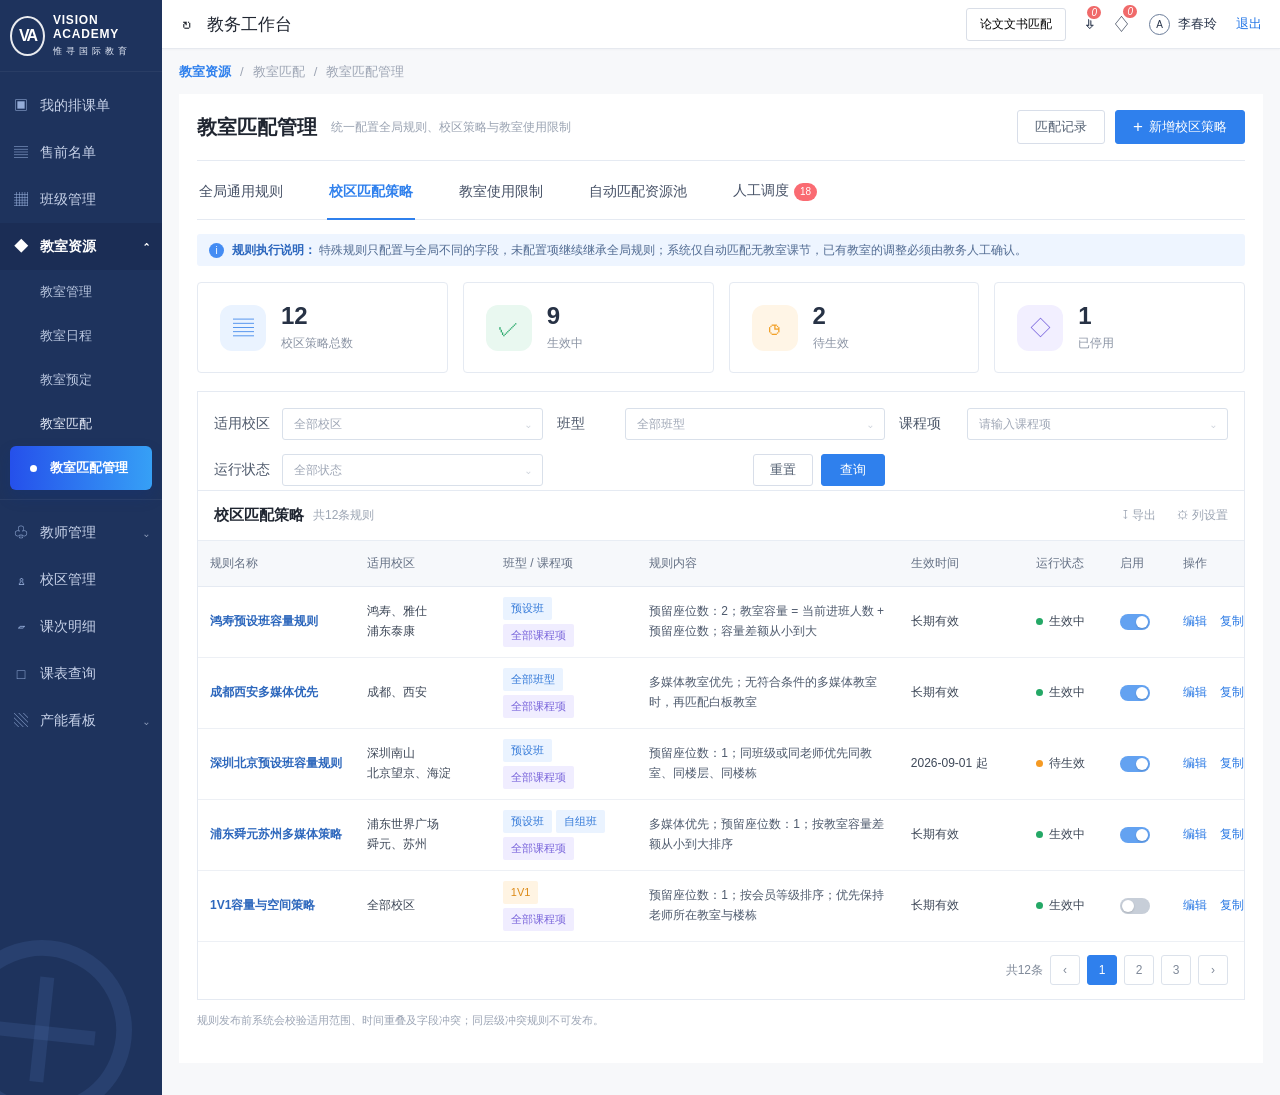
==== index.html @ 9ea7223a "Add files via upload" ====
<!doctype html>
<html lang="zh-CN">
<head>
  <meta charset="utf-8" />
  <meta name="viewport" content="width=device-width, initial-scale=1" />
  <meta name="prototype-version" content="v2-academic-logic-20260823" />
<meta name="prototype-build" content="2026-08-27T10:00:00+08:00" />
  <title>教室匹配管理 · Academic Logic V2</title>
  <style>
    :root {
      --nav: #1e335d;
      --nav-deep: #182b50;
      --blue: #2f80ed;
      --blue-2: #4c9cff;
      --text: #202631;
      --muted: #7e889b;
      --line: #e5eaf2;
      --bg: #f7f8fa;
      --green: #24a866;
      --orange: #f59a23;
      --red: #ee5b61;
    }

    * { box-sizing: border-box; }
    html, body { width: 100%; height: 100%; margin: 0; }
    body {
      font-family: "Microsoft YaHei", "PingFang SC", Arial, sans-serif;
      color: var(--text);
      background: var(--bg);
      font-size: 14px;
    }

    .app { width: 100%; min-height: 1080px; display: flex; }
    .sidebar {
      width: 162px;
      min-height: 1080px;
      background: var(--nav);
      color: #b9c7e4;
      flex: none;
      position: relative;
      overflow: hidden;
    }
    .brand {
      height: 72px;
      display: flex;
      align-items: center;
      gap: 8px;
      padding: 0 10px;
      border-bottom: 1px solid rgba(255,255,255,.05);
      color: #fff;
    }
    .brand-mark {
      width: 40px; height: 40px; border: 2px solid rgba(255,255,255,.9);
      border-radius: 50%; display: grid; place-items: center; font-weight: 700;
      font-size: 16px; letter-spacing: -2px;
    }
    .brand-copy { line-height: 1.2; }
    .brand-copy b { display: block; font-family: Arial, sans-serif; font-size: 12px; letter-spacing: .8px; }
    .brand-copy span { font-size: 9px; letter-spacing: 4px; color: #e5ebf8; }

    .nav { padding-top: 10px; }
    .nav-item, .nav-sub {
      min-height: 47px;
      display: flex;
      align-items: center;
      gap: 11px;
      padding: 0 13px;
      color: #c7d2e9;
      white-space: nowrap;
    }
    .nav-item .ico { width: 16px; text-align: center; color: #94acd8; font-size: 14px; }
    .nav-item.group { color: #fff; font-weight: 600; background: rgba(8,19,42,.15); }
    .nav-item.group .ico { color: #fff; }
    .chev { margin-left: auto; font-size: 12px; }
    .nav-sub { padding-left: 40px; font-size: 13px; color: #b9c6df; min-height: 44px; }
    .nav-sub.parent { color: #e7edfa; }
    .nav-sub.child { padding-left: 50px; position: relative; }
    .nav-sub.child::before { content: ""; position: absolute; left: 30px; width: 7px; height: 7px; border-radius: 50%; background: #6f88b8; }
    .nav-sub.active {
      color: #fff; font-weight: 600; margin: 0 10px; padding-left: 40px;
      border-radius: 6px; background: linear-gradient(90deg, #2550eb, #36a0f6);
      box-shadow: 0 7px 15px rgba(14,52,137,.24);
    }
    .nav-sub.active::before { left: 20px; background: #fff; }
    .nav-divider { height: 1px; background: rgba(255,255,255,.06); margin: 9px 0; }
    .watermark {
      position: absolute; left: -48px; bottom: -25px; width: 180px; height: 180px;
      border: 16px solid rgba(76,108,170,.23); border-radius: 50%; transform: rotate(-22deg);
    }
    .watermark::before, .watermark::after { content: ""; position: absolute; background: rgba(76,108,170,.23); }
    .watermark::before { width: 105px; height: 14px; top: 70px; left: 21px; transform: rotate(28deg); }
    .watermark::after { width: 14px; height: 105px; left: 67px; top: 21px; transform: rotate(28deg); }

    .shell { width: calc(100% - 162px); min-height: 1080px; }
    .topbar {
      height: 49px; background: #fff; border-bottom: 1px solid #e6e9ef;
      display: flex; align-items: center; padding: 0 18px 0 20px; box-shadow: 0 1px 2px rgba(30,47,80,.03);
    }
    .refresh { font-size: 19px; margin-right: 15px; color: #262b33; }
    .work-title { font-size: 17px; }
    .top-actions { margin-left: auto; display: flex; align-items: center; gap: 19px; color: #28344a; }
    .paper-btn { border: 1px solid #d9dee7; padding: 7px 13px; border-radius: 3px; background: #fff; font-size: 12px; }
    .top-icon { position: relative; font-size: 17px; }
    .badge { position: absolute; right: -9px; top: -10px; min-width: 17px; height: 17px; padding: 0 4px; border-radius: 9px; background: #f06a6a; color: #fff; font-size: 10px; display: grid; place-items: center; border: 2px solid #fff; }
    .user { display: flex; gap: 8px; align-items: center; font-size: 13px; }
    .avatar { width: 21px; height: 21px; border: 1px solid #6a7c99; border-radius: 50%; display: grid; place-items: center; font-size: 10px; }
    .logout { color: #2376e7; font-size: 13px; }

    .content { padding: 0 17px 32px; }
    .breadcrumb { height: 45px; display: flex; align-items: center; gap: 9px; color: #9da5b4; font-size: 13px; }
    .breadcrumb .root { color: #2f80ed; font-weight: 600; }
    .workspace { background: #fff; min-height: 958px; padding: 0 18px 35px; }

    .page-head { height: 67px; display: flex; align-items: center; border-bottom: 1px solid var(--line); }
    .page-head h1 { margin: 0; font-size: 20px; font-weight: 600; }
    .page-head .desc { margin-left: 14px; color: #9aa3b2; font-size: 12px; }
    .head-actions { margin-left: auto; display: flex; gap: 10px; }
    button { font-family: inherit; cursor: pointer; }
    .btn {
      height: 34px; padding: 0 17px; border-radius: 3px; border: 1px solid #d8dee9;
      color: #536072; background: #fff; font-size: 13px;
    }
    .btn.primary { color: #fff; background: var(--blue); border-color: var(--blue); }
    .btn.primary.create::before { content: "+"; font-size: 17px; margin-right: 6px; vertical-align: -1px; }

    .tabs { height: 59px; display: flex; align-items: stretch; gap: 42px; border-bottom: 1px solid var(--line); }
    .tab { border: 0; background: transparent; color: #475267; font-size: 14px; padding: 3px 2px 0; position: relative; }
    .tab.active { color: var(--blue); font-weight: 600; }
    .tab.active::after { content: ""; position: absolute; left: 0; right: 0; bottom: -1px; height: 2px; background: var(--blue); }
    .tab .num { display: inline-grid; place-items: center; min-width: 20px; height: 18px; border-radius: 9px; margin-left: 5px; padding: 0 6px; color: #fff; background: #fa6b72; font-size: 10px; }

    .notice { height: 32px; margin-top: 14px; padding: 0 12px; background: #eef5ff; border-radius: 3px; display: flex; align-items: center; color: #516b92; font-size: 12px; }
    .notice .info { width: 15px; height: 15px; border-radius: 50%; background: #448cf3; color: #fff; display: grid; place-items: center; font-size: 10px; margin-right: 8px; }
    .notice b { color: #2c67be; font-weight: 600; }

    .cards { display: grid; grid-template-columns: repeat(4, 1fr); gap: 15px; margin-top: 16px; }
    .card { height: 91px; border: 1px solid #e5eaf2; border-radius: 4px; display: flex; align-items: center; padding: 0 22px; background: #fff; }
    .card-ico { width: 46px; height: 46px; border-radius: 12px; display: grid; place-items: center; margin-right: 15px; font-size: 21px; }
    .card:nth-child(1) .card-ico { background: #eaf3ff; color: #3d86eb; }
    .card:nth-child(2) .card-ico { background: #e9f8f0; color: #28a96b; }
    .card:nth-child(3) .card-ico { background: #fff5e6; color: #f2a129; }
    .card:nth-child(4) .card-ico { background: #f2efff; color: #7c68de; }
    .card-value { font-size: 24px; line-height: 1.1; font-weight: 600; color: #273245; }
    .card-label { margin-top: 6px; font-size: 12px; color: #8b94a4; }

    .toolbar { margin-top: 18px; padding: 16px 16px 4px; border: 1px solid #e5eaf2; border-bottom: 0; background: #fff; display: grid; grid-template-columns: 1.03fr 1.15fr 1.1fr .95fr auto; gap: 14px; }
    .field { display: flex; align-items: center; min-width: 0; }
    .field label { color: #4e596b; width: 68px; flex: none; }
    .control { height: 32px; border: 1px solid #d9e0ea; border-radius: 3px; color: #a0a8b7; padding: 0 11px; display: flex; align-items: center; justify-content: space-between; width: 100%; background: #fff; font-size: 12px; }
    .control .down { color: #b4bcc9; }
    .toolbar-actions { display: flex; gap: 8px; align-items: center; }
    .toolbar-actions .btn { height: 32px; padding: 0 16px; }

    .table-wrap { border: 1px solid #e5eaf2; overflow: hidden; }
    .table-title { height: 50px; display: flex; align-items: center; padding: 0 16px; border-bottom: 1px solid #e8edf4; }
    .table-title b { font-size: 15px; }
    .table-title span { margin-left: 9px; color: #9ca5b3; font-size: 12px; }
    .table-actions { margin-left: auto; display: flex; gap: 12px; color: #7b8799; font-size: 12px; }
    table { width: 100%; border-collapse: collapse; table-layout: fixed; }
    thead { background: #f6f8fb; }
    th { height: 45px; text-align: left; color: #657185; font-weight: 500; font-size: 12px; padding: 0 12px; border-bottom: 1px solid #e5eaf2; }
    td { height: 64px; padding: 8px 12px; border-bottom: 1px solid #edf0f5; color: #3e4858; font-size: 12px; vertical-align: middle; }
    tbody tr:hover { background: #f9fbff; }
    .rule-name { color: #2e68bd; font-weight: 600; }
    .scope { line-height: 1.65; }
    .summary { color: #4e5a6d; line-height: 1.6; }
    .tag { display: inline-flex; align-items: center; height: 23px; padding: 0 8px; border-radius: 2px; font-size: 11px; margin: 2px 4px 2px 0; }
    .tag.blue { background: #eaf3ff; color: #367bd9; }
    .tag.purple { background: #f0edff; color: #7965db; }
    .tag.orange { background: #fff4e3; color: #dc8b18; }
    .status { display: inline-flex; align-items: center; gap: 6px; white-space: nowrap; }
    .status::before { content: ""; width: 7px; height: 7px; border-radius: 50%; background: var(--green); }
    .status.wait::before { background: var(--orange); }
    .actions { color: #2878e4; white-space: nowrap; }
    .actions span { margin-right: 13px; }
    .switch { width: 30px; height: 16px; border-radius: 9px; background: #63a2f1; display: inline-block; vertical-align: middle; position: relative; }
    .switch::after { content: ""; width: 12px; height: 12px; border-radius: 50%; background: #fff; position: absolute; right: 2px; top: 2px; box-shadow: 0 1px 2px rgba(0,0,0,.15); }
    .switch.off { background: #c7ced8; }
    .switch.off::after { right: auto; left: 2px; }

    .pagination { height: 57px; display: flex; align-items: center; justify-content: flex-end; padding: 0 16px; color: #7f8999; font-size: 12px; }
    .page-btn { width: 30px; height: 30px; border: 1px solid #dce2eb; border-radius: 3px; display: grid; place-items: center; margin-left: 7px; color: #7f8999; background: #fff; }
    .page-btn.active { color: #fff; border-color: var(--blue); background: var(--blue); }

    .footer-note { margin-top: 13px; color: #9ca5b5; font-size: 11px; }

    @media (max-width: 1400px) {
      .toolbar { grid-template-columns: repeat(3, 1fr); }
      .toolbar-actions { justify-content: flex-end; }
    }
</style>
<link rel="stylesheet" href="./prototype-app.css?v=20260827100000" />
</head>
<body data-prototype-version="v2-academic-logic-20260824" data-build="20260827100000">
  <div class="app">
    <aside class="sidebar">
      <div class="brand">
        <div class="brand-mark">VA</div>
        <div class="brand-copy"><b>VISION ACADEMY</b><span>惟寻国际教育</span></div>
      </div>
      <nav class="nav">
        <div class="nav-item shell-nav" data-nav-page="schedule-order"><span class="ico">▣</span><span>我的排课单</span></div>
        <div class="nav-item"><span class="ico">▤</span><span>售前名单</span></div>
        <div class="nav-item"><span class="ico">▦</span><span>班级管理</span></div>
        <div class="nav-item group"><span class="ico">◆</span><span>教室资源</span><span class="chev">⌃</span></div>
        <div class="nav-sub shell-nav" data-nav-page="classrooms">教室管理</div>
        <div class="nav-sub">教室日程</div>
        <div class="nav-sub">教室预定</div>
        <div class="nav-sub parent shell-nav" data-nav-page="missing-lessons">教室匹配</div>
        <div class="nav-sub child active shell-nav" data-nav-page="matching">教室匹配管理</div>
        <div class="nav-divider"></div>
        <div class="nav-item"><span class="ico">♧</span><span>教师管理</span><span class="chev">⌄</span></div>
        <div class="nav-item shell-nav" data-nav-page="campuses"><span class="ico">♙</span><span>校区管理</span></div>
        <div class="nav-item"><span class="ico">▱</span><span>课次明细</span></div>
        <div class="nav-item"><span class="ico">□</span><span>课表查询</span></div>
        <div class="nav-item"><span class="ico">▧</span><span>产能看板</span><span class="chev">⌄</span></div>
      </nav>
      <div class="watermark"></div>
    </aside>

    <main class="shell">
      <header class="topbar">
        <span class="refresh">↻</span><span class="work-title">教务工作台</span>
        <div class="top-actions">
          <button class="paper-btn">论文文书匹配</button>
          <span class="top-icon">⇩<i class="badge">0</i></span>
          <span class="top-icon">♢<i class="badge">0</i></span>
          <span class="user"><span class="avatar">A</span>李春玲</span>
          <span class="logout">退出</span>
        </div>
      </header>

      <div class="content">
        <div class="breadcrumb" id="breadcrumb"><span class="root">教室资源</span><span>/</span><span>教室匹配</span><span>/</span><span>教室匹配管理</span></div>
        <section class="workspace" id="workspace">
          <div class="page-head">
            <h1>教室匹配管理</h1>
            <span class="desc">统一配置全局规则、校区策略与教室使用限制</span>
            <div class="head-actions">
              <button class="btn">匹配记录</button>
              <button class="btn primary create">新增校区策略</button>
            </div>
          </div>

          <div class="tabs" role="tablist">
            <button class="tab">全局通用规则</button>
            <button class="tab active">校区匹配策略</button>
            <button class="tab">教室使用限制</button>
            <button class="tab">自动匹配资源池</button>
            <button class="tab">人工调度<span class="num">18</span></button>
          </div>

          <div class="notice"><span class="info">i</span><span><b>规则执行说明：</b> 特殊规则只配置与全局不同的字段，未配置项继续继承全局规则；系统仅自动匹配无教室课节，已有教室的调整必须由教务人工确认。</span></div>

          <div class="cards">
            <div class="card"><div class="card-ico">▤</div><div><div class="card-value">12</div><div class="card-label">校区策略总数</div></div></div>
            <div class="card"><div class="card-ico">✓</div><div><div class="card-value">9</div><div class="card-label">生效中</div></div></div>
            <div class="card"><div class="card-ico">◷</div><div><div class="card-value">2</div><div class="card-label">待生效</div></div></div>
            <div class="card"><div class="card-ico">◇</div><div><div class="card-value">1</div><div class="card-label">已停用</div></div></div>
          </div>

          <div class="toolbar">
            <div class="field"><label>适用校区</label><div class="control">全部校区 <span class="down">⌄</span></div></div>
            <div class="field"><label>班型</label><div class="control">全部班型 <span class="down">⌄</span></div></div>
            <div class="field"><label>课程项</label><div class="control">请输入课程项 <span class="down">⌄</span></div></div>
            <div class="field"><label>运行状态</label><div class="control">全部状态 <span class="down">⌄</span></div></div>
            <div class="toolbar-actions"><button class="btn">重置</button><button class="btn primary" style="padding:0 18px">查询</button></div>
          </div>

          <div class="table-wrap">
            <div class="table-title"><b>校区匹配策略</b><span>共12条规则</span><div class="table-actions"><span>↧ 导出</span><span>⚙ 列设置</span></div></div>
            <table>
              <colgroup>
                <col style="width:15%"><col style="width:13%"><col style="width:14%"><col style="width:25%"><col style="width:12%"><col style="width:8%"><col style="width:6%"><col style="width:7%">
              </colgroup>
              <thead>
                <tr><th>规则名称</th><th>适用校区</th><th>班型 / 课程项</th><th>规则内容</th><th>生效时间</th><th>运行状态</th><th>启用</th><th>操作</th></tr>
              </thead>
              <tbody>
                <tr>
                  <td><span class="rule-name">鸿寿预设班容量规则</span></td>
                  <td class="scope">鸿寿、雅仕<br>浦东泰康</td>
                  <td><span class="tag blue">预设班</span><br><span class="tag purple">全部课程项</span></td>
                  <td class="summary">预留座位数：2；教室容量 = 当前进班人数 + 预留座位数；容量差额从小到大</td>
                  <td>长期有效</td><td><span class="status">生效中</span></td><td><span class="switch"></span></td><td class="actions"><span>编辑</span><span>复制</span></td>
                </tr>
                <tr>
                  <td><span class="rule-name">成都西安多媒体优先</span></td>
                  <td class="scope">成都、西安</td>
                  <td><span class="tag blue">全部班型</span><br><span class="tag purple">全部课程项</span></td>
                  <td class="summary">多媒体教室优先；无符合条件的多媒体教室时，再匹配白板教室</td>
                  <td>长期有效</td><td><span class="status">生效中</span></td><td><span class="switch"></span></td><td class="actions"><span>编辑</span><span>复制</span></td>
                </tr>
                <tr>
                  <td><span class="rule-name">深圳北京预设班容量规则</span></td>
                  <td class="scope">深圳南山<br>北京望京、海淀</td>
                  <td><span class="tag blue">预设班</span><br><span class="tag purple">全部课程项</span></td>
                  <td class="summary">预留座位数：1；同班级或同老师优先同教室、同楼层、同楼栋</td>
                  <td>2026-09-01 起</td><td><span class="status wait">待生效</span></td><td><span class="switch"></span></td><td class="actions"><span>编辑</span><span>复制</span></td>
                </tr>
                <tr>
                  <td><span class="rule-name">浦东舜元苏州多媒体策略</span></td>
                  <td class="scope">浦东世界广场<br>舜元、苏州</td>
                  <td><span class="tag blue">预设班</span><span class="tag blue">自组班</span><br><span class="tag purple">全部课程项</span></td>
                  <td class="summary">多媒体优先；预留座位数：1；按教室容量差额从小到大排序</td>
                  <td>长期有效</td><td><span class="status">生效中</span></td><td><span class="switch"></span></td><td class="actions"><span>编辑</span><span>复制</span></td>
                </tr>
                <tr>
                  <td><span class="rule-name">1V1容量与空间策略</span></td>
                  <td class="scope">全部校区</td>
                  <td><span class="tag orange">1V1</span><br><span class="tag purple">全部课程项</span></td>
                  <td class="summary">预留座位数：1；按会员等级排序；优先保持老师所在教室与楼栋</td>
                  <td>长期有效</td><td><span class="status">生效中</span></td><td><span class="switch off"></span></td><td class="actions"><span>编辑</span><span>复制</span></td>
                </tr>
              </tbody>
            </table>
            <div class="pagination"><span>共12条</span><span class="page-btn">‹</span><span class="page-btn active">1</span><span class="page-btn">2</span><span class="page-btn">3</span><span class="page-btn">›</span></div>
          </div>
          <div class="footer-note">规则发布前系统会校验适用范围、时间重叠及字段冲突；同层级冲突规则不可发布。</div>
        </section>
      </div>
    </main>
  </div>
  <div id="modal-root"></div>
  <div id="toast-root" class="toast-root"></div>
<script src="./prototype-app.js?v=20260827100000"></script>
</body>
</html>
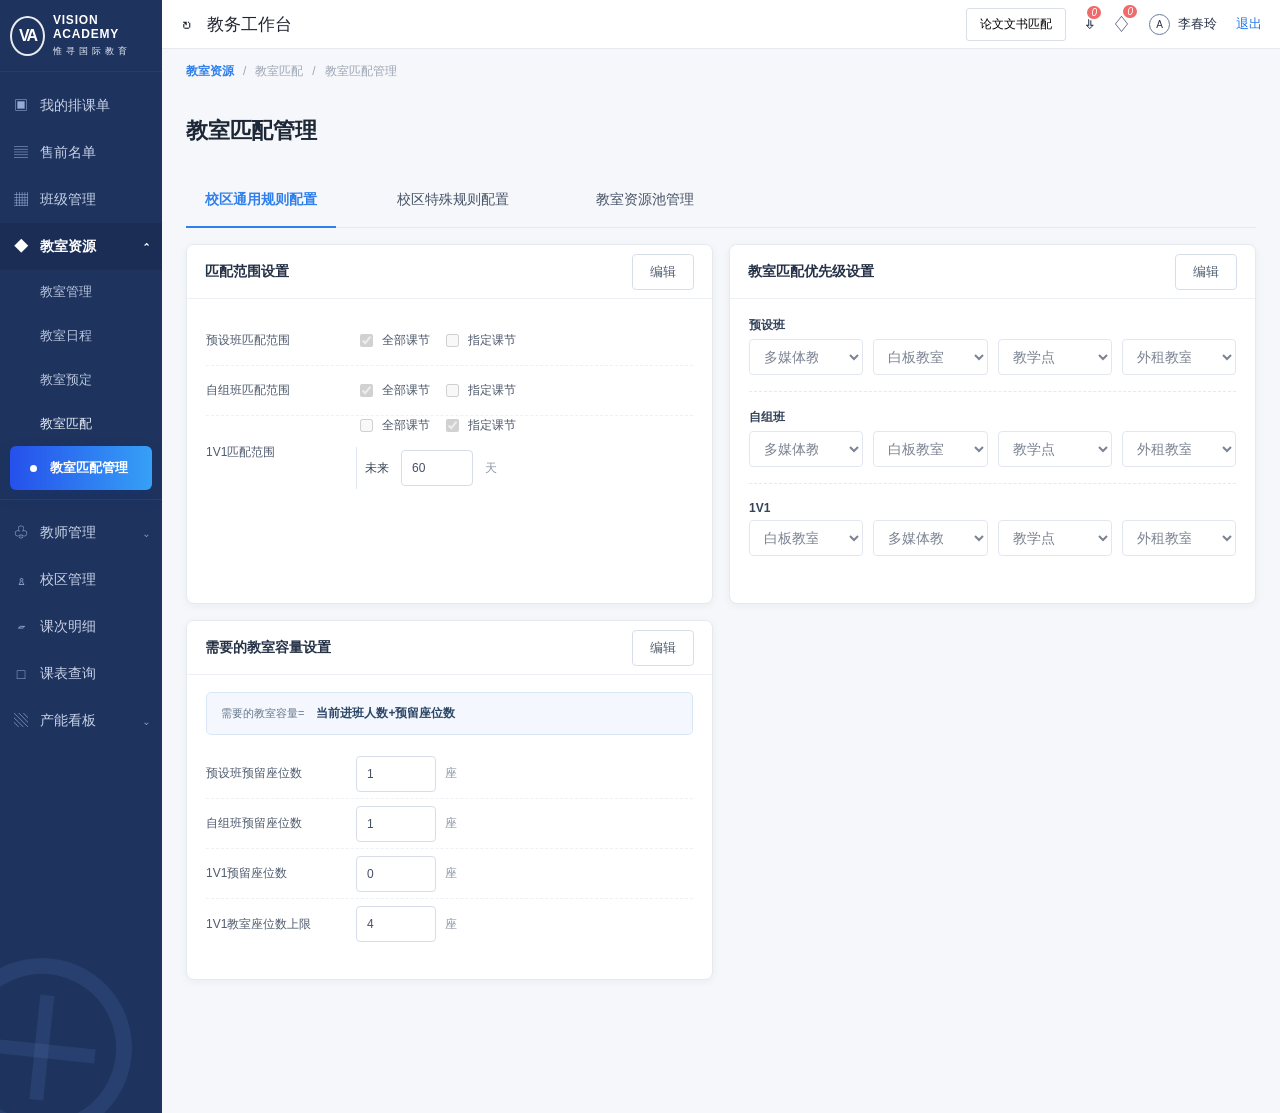
==== commit a8f3f0b0: "Add files via upload" ====
--- a/index.html
+++ b/index.html
@@ -4,7 +4,7 @@
   <meta charset="utf-8" />
   <meta name="viewport" content="width=device-width, initial-scale=1" />
   <meta name="prototype-version" content="v2-academic-logic-20260823" />
-<meta name="prototype-build" content="2026-08-27T10:00:00+08:00" />
+<meta name="prototype-build" content="2026-08-29T10:40:00+08:00" />
   <title>教室匹配管理 · Academic Logic V2</title>
   <style>
     :root {
@@ -189,9 +189,9 @@
       .toolbar-actions { justify-content: flex-end; }
     }
 </style>
-<link rel="stylesheet" href="./prototype-app.css?v=20260827100000" />
+<link rel="stylesheet" href="./prototype-app.css?v=20260829104000" />
 </head>
-<body data-prototype-version="v2-academic-logic-20260824" data-build="20260827100000">
+<body data-prototype-version="v2-academic-logic-20260824" data-build="20260829104000">
   <div class="app">
     <aside class="sidebar">
       <div class="brand">
@@ -323,6 +323,6 @@
   </div>
   <div id="modal-root"></div>
   <div id="toast-root" class="toast-root"></div>
-<script src="./prototype-app.js?v=20260827100000"></script>
+<script src="./prototype-app.js?v=20260829104000"></script>
 </body>
 </html>
--- a/prototype-app.css
+++ b/prototype-app.css
@@ -0,0 +1,1004 @@
+.workspace { position: relative; }
+.prototype-page { min-height: 925px; }
+.shell-nav { cursor: pointer; }
+.nav-item.shell-nav.active { color: #fff; font-weight: 600; background: linear-gradient(90deg, #2550eb, #36a0f6); box-shadow: 0 7px 15px rgba(14,52,137,.24); }
+.page-head .page-meta { margin-left: 14px; color: #9aa3b2; font-size: 12px; }
+.btn.danger { color: #e24f55; border-color: #f0b8ba; }
+.btn.ghost-blue { color: #2f80ed; border-color: #a9c9f7; }
+.btn:disabled { cursor: not-allowed; opacity: .45; }
+.is-hidden { display: none !important; }
+.mini-btn { height: 28px; padding: 0 11px; border: 1px solid #dce3ed; border-radius: 3px; background: #fff; color: #596579; font-size: 12px; }
+.mini-btn.blue { color: #2f80ed; border-color: #a9c9f7; }
+.mini-btn.danger { color: #e65b61; border-color: #f3c1c3; }
+.mini-btn:disabled { cursor: not-allowed; opacity: .45; }
+.link-btn { border: 0; padding: 0; background: none; color: #2878e4; font-size: 12px; margin-right: 12px; }
+.action-link { color: #2878e4; cursor: pointer; margin-right: 12px; white-space: nowrap; }
+.danger-link { color: #e45b61; }
+
+.classroom-head { border-bottom: 1px solid #e2e7ef; }
+.classroom-filter { padding: 18px 16px; margin-top: 15px; border: 1px solid #e5eaf2; background: #fff; }
+.classroom-filter-grid { display: grid; grid-template-columns: repeat(4,minmax(0,1fr)); gap: 16px 24px; }
+.classroom-filter-grid .filter-actions { grid-column: 4; justify-content: flex-end; }
+.classroom-table-meta { height: 49px; display: flex; justify-content: space-between; align-items: center; color: #8c96a7; font-size: 12px; }
+.classroom-table-meta b { color: #2f80ed; }
+.classroom-table { overflow-x: auto; }
+.classroom-table table { min-width: 1410px; }
+.classroom-table td { height: 54px; text-align: center; }
+.classroom-table th { text-align: center; }
+.classroom-code { color: #2f405c; font-family: Consolas, monospace; }
+.pagination { min-height: 55px; display: flex; align-items: center; justify-content: flex-end; gap: 8px; color: #687487; font-size: 12px; }
+.pagination .select-input { min-width: 92px; width: 92px; }
+.pagination .number-input { width: 42px; }
+
+.required { color: #e55b61; }
+.readonly-input { color: #9ba5b4 !important; background: #f5f7fa !important; }
+.field-help { display: block; margin-top: 5px; color: #9aa3b2; font-size: 11px; }
+.classroom-modal-form .modal-field.full { position: relative; }
+.number-stepper { width: 170px; display: grid; grid-template-columns: 31px 1fr 31px; }
+.number-stepper button, .number-stepper input { height: 32px; border: 1px solid #d8e0eb; background: #fff; color: #647084; text-align: center; }
+.number-stepper button:first-child { border-radius: 3px 0 0 3px; }
+.number-stepper button:last-child { border-radius: 0 3px 3px 0; }
+.number-stepper input { min-width: 0; border-left: 0; border-right: 0; color: #445064; }
+.lifecycle-check { margin-bottom: 9px; }
+.date-range { display: flex; align-items: center; gap: 10px; }
+.date-range.is-disabled { opacity: .45; pointer-events: none; }
+.building-toolbar { height: 60px; display: flex; align-items: center; justify-content: space-between; }
+.building-table td { height: 54px; }
+.floor-add { display: flex; align-items: center; justify-content: flex-end; gap: 9px; margin: 13px 0; }
+.floor-add .text-input { width: 230px; }
+
+.campus-management-head { border-bottom: 1px solid #e2e7ef; }
+.campus-legend { min-height: 48px; display: flex; align-items: center; gap: 22px; padding: 0 15px; color: #7c8798; font-size: 11px; }
+.campus-legend span { display: inline-flex; align-items: center; gap: 6px; }
+.legend-dot { width: 8px; height: 8px; border-radius: 50%; }
+.campus-dot { background: #2f80ed; }
+.building-dot { background: #7d6bd6; }
+.campus-management-table { overflow-x: auto; }
+.campus-management-table table { min-width: 1480px; }
+.campus-management-table td { height: 68px; text-align: center; }
+.campus-management-table th { text-align: center; }
+.campus-row-actions { display: flex; align-items: center; justify-content: center; gap: 12px; white-space: nowrap; }
+.campus-view-grid { display: grid; grid-template-columns: 1fr 1fr; gap: 10px 14px; margin: 12px 0 20px; }
+.campus-view-grid > div { min-height: 58px; padding: 10px 13px; border: 1px solid #e3e8f0; border-radius: 5px; background: #f8fafc; }
+.campus-view-grid span, .campus-view-grid b { display: block; }
+.campus-view-grid span { color: #7b8798; font-size: 11px; }
+.campus-view-grid b { margin-top: 5px; color: #2e4058; font-size: 12px; }
+.campus-view-buildings table { min-width: 940px; }
+.campus-view-buildings td { padding: 8px 10px; line-height: 1.6; }
+.building-summary-cell { text-align: left !important; }
+.campus-building-count { color: #2f80ed; font-weight: 600; }
+.building-name-list { margin-top: 5px; color: #7c8798; font-size: 10px; overflow: hidden; text-overflow: ellipsis; white-space: nowrap; }
+.campus-footnote { min-height: 56px; display: flex; align-items: center; gap: 12px; margin-top: 14px; padding: 0 15px; border: 1px solid #e5eaf2; background: #fbfcfe; font-size: 11px; }
+.campus-footnote b { color: #41506a; }
+.campus-footnote span { color: #8791a2; }
+.entity-tabs { height: 45px; display: flex; align-items: flex-end; gap: 26px; margin: -17px -19px 17px; padding: 0 19px; border-bottom: 1px solid #e5eaf2; background: #fafbfd; }
+.entity-tab { height: 39px; border: 0; border-bottom: 2px solid transparent; background: transparent; color: #697588; }
+.entity-tab.active { color: #2f80ed; border-bottom-color: #2f80ed; font-weight: 600; }
+.entity-tab span { display: inline-grid; min-width: 18px; height: 18px; place-items: center; margin-left: 3px; border-radius: 9px; color: #fff; background: #7ea9e0; font-size: 10px; }
+.entity-field-note { min-height: 48px; display: flex; align-items: center; gap: 10px; margin-bottom: 16px; padding: 0 13px; border-left: 3px solid #2f80ed; background: #f1f6fe; }
+.entity-field-note b { color: #3168aa; font-size: 12px; }
+.entity-field-note span { color: #7e8a9d; font-size: 11px; }
+.entity-field-note.building-note { border-left-color: #7d6bd6; background: #f5f3ff; }
+.entity-field-note.building-note b { color: #6a58bd; }
+.campus-edit-form { display: grid; grid-template-columns: 1fr 1fr; gap: 15px 20px; }
+.campus-location-cascader { position: relative; }
+.campus-location-trigger { width: 100%; height: 32px; display: flex; align-items: center; justify-content: space-between; padding: 0 11px; border: 1px solid #d8e0eb; border-radius: 3px; color: #526075; background: #fff; text-align: left; }
+.campus-location-trigger > span { overflow: hidden; text-overflow: ellipsis; white-space: nowrap; }
+.campus-location-trigger > i { color: #8290a4; font-size: 13px; font-style: normal; transition: transform .16s; }
+.campus-location-cascader.is-open .campus-location-trigger { border-color: #2f80ed; box-shadow: 0 0 0 2px rgba(47,128,237,.08); }
+.campus-location-cascader.is-open .campus-location-trigger > i { transform: rotate(180deg); }
+.campus-location-panel { position: absolute; z-index: 35; left: 0; top: 36px; display: flex; border: 1px solid #dfe4eb; border-radius: 3px; background: #fff; box-shadow: 0 7px 18px rgba(40,55,78,.15); overflow: hidden; }
+.campus-location-panel[hidden] { display: none; }
+.campus-location-list { width: 164px; max-height: 226px; padding: 5px 0; overflow-y: auto; }
+.campus-location-list.cities { border-left: 1px solid #e7ebf1; }
+.campus-location-list.is-hidden { display: none; }
+.campus-location-option { width: 100%; height: 36px; display: flex; align-items: center; justify-content: space-between; padding: 0 12px 0 27px; border: 0; color: #3e4b5f; background: #fff; text-align: left; }
+.campus-location-option:hover, .campus-location-option.active { color: #2f80ed; background: #f2f7fe; }
+.campus-location-option > i { color: #7f8b9d; font-size: 18px; font-style: normal; }
+.campus-location-option.city { padding-left: 18px; }
+.campus-building-toolbar { height: 48px; display: flex; align-items: center; justify-content: space-between; color: #667286; font-size: 12px; }
+.campus-building-toolbar b { margin: 0 3px; color: #2f80ed; }
+.campus-building-cards { display: grid; grid-template-columns: 1fr 1fr; gap: 12px; }
+.campus-building-card { min-height: 145px; border: 1px solid #e0e6ef; border-radius: 4px; background: #fff; overflow: hidden; }
+.campus-building-main { height: 48px; display: flex; align-items: center; justify-content: space-between; padding: 0 13px; background: #fbfcfe; border-bottom: 1px solid #e9edf3; }
+.campus-building-main b, .campus-building-main span { display: block; }
+.campus-building-main b { font-size: 13px; }
+.campus-building-main div span { margin-top: 3px; color: #929dad; font-size: 10px; }
+.campus-building-detail { min-height: 64px; display: grid; gap: 7px; padding: 10px 13px; color: #536074; font-size: 11px; }
+.campus-building-detail span { overflow: hidden; text-overflow: ellipsis; white-space: nowrap; }
+.campus-building-detail i { display: inline-block; width: 56px; color: #909aab; font-style: normal; }
+.campus-building-actions { height: 34px; display: flex; justify-content: flex-end; align-items: center; padding: 0 13px; border-top: 1px solid #eef1f5; }
+.campus-building-cards .empty { grid-column: 1 / -1; min-height: 220px; }
+.simple-campus-table { margin-top: 15px; }
+.simple-campus-table table { min-width: 1400px; }
+.combined-campus-editor { display: grid; gap: 22px; }
+.campus-building-overview { min-height: 54px; display: flex; align-items: center; gap: 12px; margin-bottom: 16px; padding: 0 15px; border: 1px solid #dfe6ef; border-radius: 5px; background: #f7f9fc; }
+.campus-building-overview span { color: #8591a3; font-size: 11px; }
+.campus-building-overview b { color: #34445b; font-size: 13px; }
+.campus-building-overview em { padding: 3px 8px; border-radius: 3px; color: #2f70c9; background: #eaf3ff; font-size: 11px; font-style: normal; }
+.combined-section-title { min-height: 42px; display: flex; align-items: center; gap: 10px; padding: 0 13px; border-left: 3px solid #2f80ed; background: #f4f7fc; }
+.combined-section-title b { color: #34445b; font-size: 13px; }
+.combined-section-title span { color: #8d98a8; font-size: 11px; }
+.combined-section-title.building-title { border-left-color: #7d6bd6; }
+.combined-section-title .btn { margin-left: auto; }
+.first-building-form { display: grid; grid-template-columns: 1fr 1fr; gap: 15px 20px; padding-bottom: 3px; }
+.inline-buildings { display: grid; gap: 14px; }
+.inline-building { border: 1px solid #dfe5ee; border-radius: 4px; background: #fff; overflow: visible; }
+.inline-building-head { height: 45px; display: flex; align-items: center; gap: 10px; padding: 0 13px; border-bottom: 1px solid #e7ebf1; background: #fafbfd; }
+.inline-building-head b { color: #3c4a60; font-size: 13px; }
+.inline-building-head span { color: #8c97a8; font-size: 11px; }
+.inline-building-head .link-btn { margin-left: auto; }
+.inline-building-grid { display: grid; grid-template-columns: 1fr 1fr; gap: 14px 20px; padding: 15px; }
+.floor-multiselect { position: relative; }
+.floor-multiselect summary { height: 32px; display: flex; align-items: center; padding: 0 10px; border: 1px solid #d8e0eb; border-radius: 3px; color: #526075; background: #fff; cursor: pointer; list-style: none; overflow: hidden; white-space: nowrap; text-overflow: ellipsis; }
+.floor-multiselect summary::after { content: '⌄'; margin-left: auto; color: #8290a4; }
+.floor-multiselect[open] summary::after { transform: rotate(180deg); }
+.floor-options { position: absolute; z-index: 20; left: 0; right: 0; top: 34px; max-height: 176px; display: grid; grid-template-columns: repeat(6,1fr); gap: 7px; padding: 10px; border: 1px solid #dce3ed; border-radius: 3px; background: #fff; box-shadow: 0 8px 20px rgba(42,63,97,.16); overflow-y: auto; }
+.floor-options label { display: inline-flex; align-items: center; gap: 4px; margin: 0; padding: 5px 6px; border-radius: 3px; background: #f5f7fa; color: #566174; }
+.floor-options input { accent-color: #2f80ed; }
+
+.sub-tabs { display: flex; gap: 8px; margin-top: 15px; }
+.sub-tab { height: 31px; padding: 0 15px; border-radius: 3px; border: 1px solid #dce3ed; color: #647084; background: #fff; }
+.sub-tab.active { color: #fff; border-color: #2f80ed; background: #2f80ed; }
+.rule-switcher { height: 58px; display: flex; align-items: flex-end; gap: 32px; padding: 0 18px; border: 1px solid #e5eaf2; border-top: 0; background: #fbfcfe; }
+.rule-switch { height: 46px; padding: 0 5px; border: 0; border-bottom: 2px solid transparent; background: transparent; color: #647084; font-size: 13px; }
+.rule-switch.active { color: #2f80ed; border-bottom-color: #2f80ed; font-weight: 600; }
+.matching-main-tabs .tab { min-width: 150px; }
+.special-rule-switcher { height: 48px; display: flex; align-items: center; gap: 8px; padding: 0 16px; border: 1px solid #e5eaf2; border-top: 0; background: #fff; }
+.special-rule-switch { height: 30px; padding: 0 15px; border: 1px solid #dce3ed; border-radius: 3px; background: #fff; color: #667286; font-size: 12px; }
+.special-rule-switch.active { color: #fff; border-color: #2f80ed; background: #2f80ed; }
+.global-config-grid { display: grid; grid-template-columns: 1fr 1fr; gap: 15px; margin-top: 15px; }
+.config-badge, .hard-badge { margin-left: auto; padding: 3px 8px; border-radius: 3px; color: #2e7ddd; background: #eaf3ff; font-size: 11px; }
+.hard-badge { color: #6e7888; background: #edf0f4; }
+.reserve-panel-body { min-height: 237px; }
+.capacity-example { margin-top: 15px; padding: 13px; border-radius: 4px; background: #f0f6ff; }
+.capacity-example span { display: block; margin-bottom: 7px; color: #8190a5; font-size: 11px; }
+.capacity-example b { color: #296bbd; font-size: 13px; }
+.parameter-note { display: flex; gap: 10px; margin-top: 12px; padding: 12px 13px; border: 1px solid #e2e8f1; border-radius: 4px; background: #fafbfd; line-height: 1.55; }
+.parameter-note b { flex: 0 0 auto; color: #536176; font-size: 12px; }
+.parameter-note span { color: #8b96a7; font-size: 11px; }
+.range-control, .range-days, .range-checks { display: flex; align-items: center; gap: 12px; }
+.range-control { flex-wrap: wrap; }
+.range-checks { min-width: 190px; }
+.range-days { padding: 3px 8px; border-left: 1px solid #dfe5ee; }
+.range-days.is-hidden { display: none; }
+.range-days .number-input { width: 72px; }
+.common-edit-card .panel-head > .btn, .panel-edit-actions { margin-left: auto; }
+.panel-edit-actions { display: flex; gap: 8px; }
+.common-edit-card.is-editing { border-color: #8ebaf1; box-shadow: 0 0 0 2px rgba(47,128,237,.06); }
+.common-edit-card .read-mode input:disabled, .common-edit-card .read-mode button:disabled { opacity: .72; cursor: default; }
+.common-edit-card .read-mode .number-input:disabled { color: #445064; background: #f7f8fa; }
+.setting-subtitle { margin: 1px 0 5px; color: #34445b; font-size: 12px; font-weight: 600; }
+.setting-subtitle.divided { margin-top: 15px; padding-top: 15px; border-top: 1px solid #e8edf4; }
+.priority-select { min-width: 180px; }
+.priority-lane + .priority-lane { margin-top: 16px; padding-top: 16px; border-top: 1px dashed #e5eaf2; }
+.priority-chain { display: grid; grid-template-columns: repeat(4,minmax(0,1fr)); gap: 10px; }
+.priority-chain.compact { grid-template-columns: repeat(4,minmax(125px,1fr)); }
+.priority-node { min-width: 0; }
+.priority-node .priority-select, .priority-chain .priority-select { width: 100%; min-width: 0; }
+.common-card-grid { grid-template-columns: repeat(2,minmax(0,1fr)); align-items: stretch; }
+.common-card-grid .common-edit-card { min-height: 360px; height: 100%; display: flex; flex-direction: column; }
+.common-card-grid .common-edit-card .panel-body { flex: 1; }
+.common-card-grid .common-edit-card:last-child { grid-column: auto; }
+.capacity-formula { display: flex; align-items: center; gap: 12px; margin-bottom: 14px; padding: 12px 14px; border: 1px solid #d9e6f6; border-radius: 5px; background: #f4f8fe; }
+.capacity-formula span { color: #64758a; font-size: 11px; }
+.capacity-formula b { color: #2d4768; font-size: 12px; }
+.pool-filter-box .filter-grid { grid-template-columns: repeat(3,minmax(0,1fr)); }
+.pool-filter-box .filter-actions { grid-column: 3; justify-content: flex-end; }
+.seat-filter-item { align-items: center; }
+.seat-range-filter { width: 100%; display: flex; align-items: center; gap: 8px; }
+.seat-stepper { min-width: 0; flex: 1; display: grid; grid-template-columns: 30px minmax(48px,1fr) 30px; }
+.seat-stepper button, .seat-stepper input { height: 34px; border: 1px solid #d8e0eb; background: #fff; color: #536176; text-align: center; }
+.seat-stepper button:first-child { border-radius: 4px 0 0 4px; }
+.seat-stepper button:last-child { border-radius: 0 4px 4px 0; }
+.seat-stepper input { min-width: 0; border-left: 0; border-right: 0; outline: none; }
+.seat-range-filter > span { color: #909aaa; }
+.campus-rule-table { margin-top: 16px; }
+.resource-entity-text { color: #1f2937; }
+.resource-entity-name { font-weight: 600; }
+.resource-entity-text.is-invalid { color: #a0a8b5; }
+.campus-class-cell { display: grid; gap: 6px; line-height: 1.4; }
+.campus-class-status { font-size: 12px; font-weight: 600; }
+.campus-class-status.unconfigured { color: #8a95a5; }
+.campus-class-status.active { color: #259963; }
+.campus-class-status.waiting { color: #e38a1e; }
+.campus-class-status.expired { color: #e05a61; }
+.blocked-period-status { font-size: 12px; font-weight: 500; }
+.blocked-period-status.yes { color: #259963; }
+.blocked-period-status.no { color: #788596; }
+.campus-class-cell > div { display: flex; align-items: center; gap: 8px; }
+.campus-class-cell .effect-time { color: #68758a; font-size: 11px; }
+.campus-class-cell small { color: #8a95a7; overflow: hidden; text-overflow: ellipsis; white-space: nowrap; }
+.campus-class-cell.unconfigured b { color: #8d97a7; font-size: 12px; font-weight: 500; }
+.campus-class-cell.unconfigured span { color: #a1aab7; font-size: 11px; }
+.campus-rule-overview { display: grid; gap: 5px; padding: 15px 17px; border: 1px solid #dce6f3; border-radius: 7px; background: #f5f8fc; }
+.campus-rule-overview span { color: #8793a5; font-size: 11px; }
+.campus-rule-overview b { color: #27364e; font-size: 16px; }
+.campus-rule-overview small { color: #718096; }
+.campus-class-detail-grid { display: grid; grid-template-columns: 1fr; gap: 14px; margin-top: 16px; }
+.campus-class-editor-grid { display: grid; grid-template-columns: 1fr; gap: 14px; margin-top: 16px; }
+.campus-class-card { border: 1px solid #e1e7ef; border-radius: 7px; background: #fff; overflow: hidden; }
+.campus-class-card-head { min-height: 48px; display: flex; align-items: center; gap: 10px; padding: 0 15px; border-bottom: 1px solid #e9edf3; background: #fafbfd; }
+.campus-class-card-head h3 { margin: 0; color: #2f3d53; font-size: 14px; }
+.campus-class-card-head > span { margin-left: auto; color: #8d98a8; font-size: 11px; }
+.campus-class-card dl { display: grid; grid-template-columns: 1fr 1fr; gap: 0; margin: 0; }
+.campus-class-card dl > div { min-height: 70px; padding: 12px 14px; border-right: 1px solid #edf0f4; border-bottom: 1px solid #edf0f4; }
+.campus-class-card dt { color: #8d98a8; font-size: 11px; }
+.campus-class-card dd { margin: 7px 0 0; color: #425168; font-size: 12px; line-height: 1.5; }
+.campus-rule-base { padding-bottom: 16px; border-bottom: 1px solid #e7ebf1; }
+.campus-class-fields { display: grid; grid-template-columns: 1fr 1fr; gap: 15px 18px; padding: 16px; }
+.course-entry, .special-effect-date { margin-top: 10px; }
+.course-cascade-picker { position: relative; width: 100%; background: #fff; }
+.course-cascade-summary { width: 100%; min-height: 36px; display: flex; align-items: center; justify-content: space-between; gap: 10px; padding: 7px 11px; border: 1px solid #dce3ed; border-radius: 4px; color: #566274; background: #fff; font: inherit; font-size: 12px; line-height: 1.45; text-align: left; cursor: pointer; }
+.course-cascade-summary > span { min-width: 0; flex: 1; overflow: hidden; text-overflow: ellipsis; white-space: nowrap; }
+.course-cascade-summary > i { color: #8b97a9; font-size: 14px; font-style: normal; transition: transform .16s; }
+.course-cascade-picker.is-open .course-cascade-summary { border-color: #2f80ed; box-shadow: 0 0 0 2px rgba(47,128,237,.08); }
+.course-cascade-picker.is-open .course-cascade-summary > i { transform: rotate(180deg); }
+.course-cascade-panel { position: absolute; z-index: 60; left: 0; right: 0; top: calc(100% + 4px); border: 1px solid #dce3ed; border-radius: 4px; background: #fff; box-shadow: 0 8px 22px rgba(30,51,93,.16); overflow: hidden; }
+.course-cascade-columns { display: grid; grid-template-columns: repeat(3,minmax(0,1fr)); height: 180px; }
+.course-cascade-column { min-width: 0; overflow-y: auto; border-right: 1px solid #e1e6ee; background: #fff; }
+.course-cascade-column:last-child { border-right: 0; }
+.course-cascade-row, .course-cascade-leaf { min-height: 31px; display: flex; align-items: center; padding: 0 8px 0 13px; color: #566274; font-size: 12px; }
+.course-cascade-row:hover, .course-cascade-leaf:hover { background: #f5f8fc; }
+.course-cascade-row.active { color: #2f80ed; background: #f2f7fe; font-weight: 600; }
+.course-cascade-row label, .course-cascade-leaf { cursor: pointer; }
+.course-cascade-row label { min-width: 0; flex: 1; display: flex; align-items: center; gap: 9px; }
+.course-cascade-row label span, .course-cascade-leaf span { overflow: hidden; text-overflow: ellipsis; white-space: nowrap; }
+.course-cascade-row button { width: 24px; height: 28px; flex: none; border: 0; color: #8a95a7; background: transparent; font-size: 18px; }
+.course-cascade-row.active button { color: #2f80ed; }
+.course-cascade-row input, .course-cascade-leaf input { width: 13px; height: 13px; flex: none; margin: 0 9px 0 0; accent-color: #2f80ed; }
+.inline-number { display: flex; align-items: center; gap: 8px; }
+.datetime-input { width: 210px; height: 36px; padding: 0 10px; border: 1px solid #d7dee9; border-radius: 4px; color: #445064; background: #fff; font: inherit; }
+.hard-rule-panel { margin-top: 15px; }
+.hard-rule-groups { display: grid; grid-template-columns: 1fr 1fr; gap: 15px; padding: 16px; background: #fafbfd; }
+.hard-rule-group { border: 1px solid #e3e8f0; border-radius: 4px; background: #fff; overflow: hidden; }
+.hard-rule-group-title { min-height: 58px; display: flex; align-items: center; gap: 11px; padding: 0 14px; border-bottom: 1px solid #e9edf3; }
+.hard-rule-group-title i { width: 26px; height: 26px; display: grid; place-items: center; border-radius: 50%; color: #fff; background: #7897be; font-style: normal; font-size: 12px; }
+.hard-rule-group-title b, .hard-rule-group-title span { display: block; }
+.hard-rule-group-title b { color: #36445a; font-size: 13px; }
+.hard-rule-group-title span { margin-top: 3px; color: #98a1b0; font-size: 10px; }
+.hard-rule-list { display: grid; grid-template-columns: 1fr 1fr; gap: 9px; padding: 12px; }
+.hard-rule-list .constraint { min-height: 84px; }
+
+.section-grid { display: grid; grid-template-columns: 1fr 1fr; gap: 15px; margin-top: 15px; }
+.section-grid.three { grid-template-columns: repeat(3, 1fr); }
+.panel { border: 1px solid #e4e9f1; border-radius: 4px; background: #fff; overflow: hidden; }
+.panel.full { grid-column: 1 / -1; }
+.panel-head { min-height: 48px; display: flex; align-items: center; padding: 0 16px; border-bottom: 1px solid #e8edf4; background: #fbfcfe; }
+.panel-head h3 { margin: 0; font-size: 14px; font-weight: 600; }
+.panel-head p { margin: 0 0 0 10px; color: #9ba4b3; font-size: 11px; }
+.panel-head .panel-action { margin-left: auto; color: #2f80ed; font-size: 12px; cursor: pointer; }
+.panel-body { padding: 15px 17px; }
+.form-row { display: grid; grid-template-columns: 150px minmax(0,1fr); align-items: center; min-height: 47px; border-bottom: 1px dashed #edf0f5; }
+.form-row:last-child { border-bottom: 0; }
+.form-label { color: #4f5b6e; font-size: 12px; }
+.form-label .required { color: #e55b61; margin-right: 3px; }
+.form-value { display: flex; align-items: center; gap: 9px; min-width: 0; color: #3b4657; font-size: 12px; }
+.text-input, .select-input, .number-input, .date-input, textarea.textarea {
+  height: 32px; border: 1px solid #d8e0eb; border-radius: 3px; padding: 0 10px; color: #445064; background: #fff; font: inherit; outline: none;
+}
+
+/* V2 Academic Logic design system: main content only; sidebar and top navigation stay unchanged. */
+:root {
+  --v2-surface: #fff;
+  --v2-canvas: #f5f7fa;
+  --v2-border: #e5e9f0;
+  --v2-border-strong: #d7dee9;
+  --v2-text: #1d2736;
+  --v2-muted: #78869a;
+  --v2-blue-soft: #eef5ff;
+  --v2-danger: #e35454;
+  --v2-danger-soft: #fff1f0;
+  --v2-warning: #e99324;
+  --v2-warning-soft: #fff7e8;
+  --v2-success: #25a76a;
+  --v2-success-soft: #edf9f3;
+  --v2-shadow: 0 2px 8px rgba(29, 52, 86, .05);
+}
+
+.content { padding: 0 24px 40px; background: var(--v2-canvas); }
+.breadcrumb { height: 44px; font-size: 12px; }
+.workspace { min-height: 980px; padding: 0 0 40px; background: transparent; }
+.page-head { height: 76px; border-bottom: 0; }
+.page-head h1 { color: var(--v2-text); font-size: 22px; letter-spacing: -.2px; }
+.page-title-copy p { margin: 7px 0 0; color: var(--v2-muted); font-size: 12px; }
+.head-actions { gap: 8px; }
+.auto-task-toggle { height: 36px; display: inline-flex; align-items: center; gap: 7px; padding: 0 14px; border: 1px solid transparent; border-radius: 4px; color: #fff; font-size: 12px; font-weight: 600; }
+.auto-task-toggle i { width: 8px; height: 8px; border: 2px solid rgba(255,255,255,.72); border-radius: 50%; background: #fff; }
+.auto-task-toggle.on { border-color: #24945f; background: #2aa66b; box-shadow: 0 3px 8px rgba(42,166,107,.18); }
+.auto-task-toggle.off { border-color: #d94b52; background: #e4585f; box-shadow: 0 3px 8px rgba(228,88,95,.18); }
+.auto-task-toggle.on:hover { background: #24945f; }
+.auto-task-toggle.off:hover { background: #d94b52; }
+.auto-task-log-button { width: 36px; min-width: 36px; padding: 0; display: inline-flex; align-items: center; justify-content: center; color: #526075; background: #fff; }
+.auto-task-log-button svg { width: 17px; height: 17px; fill: none; stroke: currentColor; stroke-width: 1.8; stroke-linecap: round; stroke-linejoin: round; }
+.auto-task-log-summary { min-height: 58px; display: flex; align-items: center; gap: 9px; margin-bottom: 14px; padding: 0 16px; border: 1px solid #e2e8f0; border-radius: 6px; background: #f8fafc; }
+.auto-task-log-summary i { width: 9px; height: 9px; border-radius: 50%; }
+.auto-task-log-summary span { color: #788599; }
+.auto-task-log-summary b { font-size: 13px; }
+.auto-task-log-summary.on i { background: #2aa66b; }
+.auto-task-log-summary.on b, .auto-task-log-content.on { color: #238c5a; }
+.auto-task-log-summary.off i { background: #e4585f; }
+.auto-task-log-summary.off b, .auto-task-log-content.off { color: #d94b52; }
+.auto-task-log-table th, .auto-task-log-table td { text-align: center; vertical-align: middle; }
+.auto-task-log-content { font-weight: 600; }
+.auto-task-log-content.manual { color: #202631; font-weight: 400; }
+.workspace .btn, .modal .btn { height: 36px; border-radius: 4px; transition: border-color .16s, box-shadow .16s, background .16s; }
+.workspace .btn:hover, .modal .btn:hover { border-color: #9ec4f6; }
+.workspace .btn.primary:hover, .modal .btn.primary:hover { border-color: #2874d8; background: #2874d8; box-shadow: 0 4px 10px rgba(47,128,237,.18); }
+
+.workspace > .tabs { height: 54px; padding: 0 20px; gap: 34px; border: 1px solid var(--v2-border); border-radius: 8px; background: var(--v2-surface); box-shadow: var(--v2-shadow); }
+.workspace > .tabs .tab { padding-top: 1px; color: #526075; font-size: 13px; }
+.workspace > .tabs .tab.active { color: var(--blue); }
+.workspace > .tabs .tab.active::after { height: 3px; border-radius: 3px 3px 0 0; }
+
+.notice { min-height: 34px; height: auto; padding: 8px 12px; border: 1px solid #dbeaff; border-radius: 6px; color: #526b91; background: #f1f6ff; }
+.panel, .filter-box, .data-table, .classroom-filter, .stat-card, .manual-card, .hard-rule-group, .tree-panel {
+  border-color: var(--v2-border); border-radius: 8px; box-shadow: var(--v2-shadow);
+}
+.panel { overflow: hidden; }
+.panel-head { min-height: 54px; padding: 0 18px; border-color: #edf0f4; background: #fff; }
+.panel-head h3 { color: #263247; font-size: 14px; }
+.panel-body { padding: 17px 19px; }
+.global-config-grid, .section-grid { gap: 16px; margin-top: 16px; }
+.common-edit-card.is-editing { border-color: #79aff1; box-shadow: 0 0 0 3px rgba(47,128,237,.08); }
+.form-row { min-height: 50px; border-color: #edf1f5; }
+.text-input, .select-input, .number-input, .date-input, textarea.textarea { height: 36px; border-color: var(--v2-border-strong); border-radius: 4px; }
+.text-input:focus, .select-input:focus, .number-input:focus, .date-input:focus, textarea.textarea:focus { border-color: var(--blue); box-shadow: 0 0 0 3px rgba(47,128,237,.1); }
+
+.filter-box, .classroom-filter { margin-top: 16px; padding: 18px; }
+.filter-grid, .classroom-filter-grid { gap: 16px 20px; }
+.filter-item label { color: #596679; font-weight: 500; }
+.filter-box + .data-table, .classroom-table-meta + .data-table, .page-head + .data-table { margin-top: 16px; }
+.data-table { overflow: hidden; }
+.table-toolbar { min-height: 54px; padding: 0 18px; border-color: #edf0f4; }
+.table-toolbar h3 { color: #263247; font-size: 15px; }
+.data-table thead, .modal-table thead, .missing-drawer-table thead { background: #f5f7fa; }
+.data-table th, .modal-table th { color: #596679; font-weight: 600; }
+.data-table td { height: 54px; border-color: #edf1f5; }
+.data-table tbody tr:nth-child(even), .modal-table tbody tr:nth-child(even) { background: #fbfcfd; }
+.data-table tbody tr:hover, .modal-table tbody tr:hover { background: #f3f7fd; }
+.row-title { color: #246fcf; }
+.pagination { border-top: 1px solid #edf0f4; }
+.stats { gap: 16px; margin-top: 16px; }
+.stat-card { height: 94px; padding: 0 18px; }
+.stat-number { font-size: 24px; }
+.stat-name { font-size: 12px; }
+.selection-tip { min-height: 42px; background: #f3f7fd; }
+.rule-switcher { margin-top: 16px; border: 1px solid var(--v2-border); border-radius: 8px; background: #fff; box-shadow: var(--v2-shadow); }
+.special-rule-switcher { margin-top: 12px; border: 1px solid var(--v2-border); border-radius: 8px; background: #fff; }
+.special-rule-switch { border-radius: 4px; }
+.classroom-table-meta { margin-top: 16px; padding: 0 16px; border: 1px solid var(--v2-border); border-bottom: 0; border-radius: 8px 8px 0 0; background: #fff; }
+.classroom-table { margin-top: 0 !important; border-radius: 0 0 8px 8px; }
+.campus-management-table { margin-top: 16px; }
+
+.missing-page-head { height: 78px; }
+.missing-filter-card { margin-top: 16px; border: 1px solid var(--v2-border); border-radius: 8px; background: #fff; box-shadow: var(--v2-shadow); overflow: hidden; }
+.missing-filter-card .notice { margin: 0; border-width: 0 0 1px; border-radius: 0; }
+.filter-card-title { min-height: 48px; display: flex; align-items: center; padding: 0 18px; }
+.filter-card-title b, .filter-card-title span { display: block; }
+.filter-card-title b { color: #29354a; font-size: 14px; }
+.filter-card-title span { margin-top: 4px; color: #929cac; font-size: 11px; }
+.missing-overview-filter { row-gap: 14px; padding: 0 18px 18px; }
+.missing-overview-filter .filter-item { display: block; }
+.missing-overview-filter .filter-item label { display: block; margin-bottom: 7px; }
+.missing-overview-filter .filter-actions { align-self: end; height: 36px; }
+.capacity-range { height: 36px; }
+
+.missing-kpi-grid { display: grid; grid-template-columns: repeat(4,minmax(0,1fr)); gap: 16px; margin-top: 16px; }
+.missing-kpi { min-height: 100px; display: flex; align-items: center; gap: 14px; position: relative; padding: 16px 18px; border: 1px solid var(--v2-border); border-radius: 8px; background: #fff; box-shadow: var(--v2-shadow); overflow: hidden; }
+.missing-kpi::before { content: ''; position: absolute; inset: 0 auto 0 0; width: 4px; background: var(--blue); }
+.missing-kpi.danger::before { background: var(--v2-danger); }
+.missing-kpi.warning::before { background: var(--v2-warning); }
+.missing-kpi.success::before { background: var(--v2-success); }
+.kpi-icon { width: 42px; height: 42px; flex: none; display: grid; place-items: center; border-radius: 10px; color: var(--blue); background: var(--v2-blue-soft); font-size: 18px; font-weight: 700; }
+.missing-kpi.danger .kpi-icon { color: var(--v2-danger); background: var(--v2-danger-soft); }
+.missing-kpi.warning .kpi-icon { color: var(--v2-warning); background: var(--v2-warning-soft); }
+.missing-kpi.success .kpi-icon { color: var(--v2-success); background: var(--v2-success-soft); }
+.missing-kpi span, .missing-kpi strong, .missing-kpi small { display: block; }
+.missing-kpi span { color: #657287; font-size: 12px; }
+.missing-kpi strong { margin-top: 4px; color: #1d293b; font-size: 25px; line-height: 1; }
+.missing-kpi strong em { margin-left: 4px; color: #7d899a; font-size: 11px; font-style: normal; font-weight: 500; }
+.missing-kpi small { margin-top: 7px; color: #9aa4b2; font-size: 10px; }
+.missing-warning { min-height: 48px; height: auto; margin: 16px 0 0; padding: 0 16px; border: 1px solid #f4dfb2; border-radius: 8px; background: #fff9eb; }
+.missing-warning b { margin-right: 3px; color: #4c5668; }
+.missing-warning span { color: var(--v2-danger); }
+.missing-warning strong { color: var(--v2-danger); }
+.missing-warning .missing-detail-button { margin: 0 0 0 auto; height: 32px; }
+
+.missing-dashboard-grid { display: grid; grid-template-columns: minmax(0,1.12fr) minmax(420px,.88fr); gap: 16px; margin-top: 16px; }
+.missing-chart-panel, .recent-lessons-card { margin: 0; border: 1px solid var(--v2-border); border-radius: 8px; background: #fff; box-shadow: var(--v2-shadow); overflow: hidden; }
+.dashboard-card-head { min-height: 58px; display: flex; align-items: center; padding: 0 18px; border-bottom: 1px solid #edf0f4; }
+.dashboard-card-head h3, .dashboard-card-head p { margin: 0; }
+.dashboard-card-head h3 { color: #29354a; font-size: 14px; }
+.dashboard-card-head p { margin-top: 4px; color: #97a1b1; font-size: 10px; }
+.dashboard-card-head .link-btn, .chart-legend { margin-left: auto; }
+.chart-legend { display: inline-flex; align-items: center; gap: 7px; color: #718096; font-size: 11px; }
+.chart-legend i { width: 8px; height: 8px; border-radius: 2px; background: var(--blue); }
+.chart-legend i.orange { background: var(--v2-warning); }
+.missing-chart { height: 270px; justify-content: space-around; gap: 12px; padding: 20px 28px 34px 55px; border-bottom: 0; }
+.chart-column { width: 54px; }
+.chart-bar { width: 24px; border-radius: 4px 4px 0 0; background: var(--blue); }
+.recent-lessons-card table { table-layout: fixed; }
+.recent-lessons-card th { height: 40px; padding: 0 12px; background: #f7f8fa; }
+.recent-lessons-card td { height: 54px; padding: 7px 12px; }
+.recent-lessons-card th:first-child { width: 46%; }
+.recent-lessons-card th:last-child { width: 76px; }
+.recent-course b, .recent-course span { display: block; overflow: hidden; text-overflow: ellipsis; white-space: nowrap; }
+.recent-course b { color: #334056; font-size: 11px; }
+.recent-course span { margin-top: 4px; color: #949ead; font-size: 9px; }
+.gap-badge { display: inline-flex; padding: 3px 7px; border-radius: 3px; color: #d9574c; background: #fff0ef; font-size: 10px; }
+.link-btn:disabled { color: #aab3bf; cursor: not-allowed; }
+
+.missing-drawer-mask { background: rgba(25,37,57,.28); backdrop-filter: blur(1px); }
+.missing-drawer { width: 76vw; min-width: 1180px; box-shadow: -10px 0 36px rgba(24,43,75,.16); }
+.missing-drawer-head { height: 68px; align-items: center; padding: 0 18px; }
+.missing-drawer-head h2 { margin: 0; font-size: 17px; }
+.missing-drawer-head .btn { margin: 0 0 0 auto; }
+.missing-drawer-close { width: 34px; height: 34px; border-radius: 5px; }
+.missing-drawer-body { padding: 18px; }
+.missing-drawer-table { border: 1px solid var(--v2-border); border-radius: 8px; }
+.missing-drawer-table table { border: 0; }
+.missing-drawer-table th { height: 48px; color: #586578; border-color: #e6eaf0; background: #f5f7fa; }
+.missing-drawer-table td { height: 44px; border-color: #edf0f4; }
+.missing-drawer-table tbody tr:nth-child(even) { background: #fafbfd; }
+
+.modal { border-radius: 10px; box-shadow: 0 24px 70px rgba(17,33,61,.25); }
+.modal-head { height: 60px; padding: 0 20px; }
+.modal-head h2 { color: #263247; font-size: 17px; }
+.modal-body { padding: 20px 22px; }
+.modal-foot { height: 66px; padding: 0 20px; background: #fbfcfd; }
+.choice-card, .course-box, .rule-detail-grid > div, .transfer-candidate { border-radius: 7px; }
+.transfer-target > div { border-radius: 7px; background: #f7f9fc; }
+.transfer-candidate.selected { box-shadow: 0 0 0 3px rgba(47,128,237,.09); }
+
+@media (max-width: 1500px) {
+  .missing-dashboard-grid { grid-template-columns: 1fr; }
+  .missing-kpi-grid { grid-template-columns: 1fr 1fr; }
+  .missing-overview-filter .filter-campus, .missing-overview-filter .filter-capacity, .missing-overview-filter .filter-manager, .missing-overview-filter .filter-date { grid-column: span 6; }
+  .missing-overview-filter .filter-week, .missing-overview-filter .filter-time, .missing-overview-filter .filter-lesson-type { grid-column: span 4; }
+  .missing-overview-filter .filter-actions { grid-column: span 12; justify-content: flex-end; }
+}
+.text-input:focus, .select-input:focus, .number-input:focus, .date-input:focus, textarea.textarea:focus { border-color: #68a6f2; box-shadow: 0 0 0 2px rgba(47,128,237,.08); }
+.text-input, .select-input { min-width: 210px; }
+.select-input { padding-right: 28px; }
+.number-input { width: 80px; }
+.date-input { width: 150px; }
+textarea.textarea { width: 100%; height: 66px; padding-top: 8px; resize: none; }
+.unit { color: #8d96a6; }
+.help { color: #9aa3b2; font-size: 11px; line-height: 1.5; }
+.formula { min-height: 34px; padding: 8px 11px; border-radius: 3px; background: #f0f6ff; color: #2866bb; font-weight: 600; }
+.radio-group, .check-group { display: flex; flex-wrap: wrap; gap: 18px; }
+.radio, .check { display: inline-flex; align-items: center; gap: 6px; color: #4b5668; cursor: pointer; }
+.radio input, .check input { accent-color: #2f80ed; }
+.switch-control { width: 36px; height: 19px; border: 0; border-radius: 10px; background: #bdc6d4; position: relative; vertical-align: middle; transition: .2s; }
+.switch-control::after { content: ""; width: 15px; height: 15px; position: absolute; top: 2px; left: 2px; border-radius: 50%; background: #fff; transition: .2s; box-shadow: 0 1px 3px rgba(0,0,0,.18); }
+.switch-control.on { background: #5b9cf0; }
+.switch-control.on::after { left: 19px; }
+.rule-order { display: flex; flex-wrap: wrap; align-items: center; gap: 6px; }
+.order-item { height: 30px; display: inline-flex; align-items: center; gap: 7px; padding: 0 10px; border: 1px solid #dbe3ee; border-radius: 3px; background: #fff; color: #485468; }
+.order-index { width: 18px; height: 18px; display: grid; place-items: center; border-radius: 50%; color: #fff; background: #73a8ec; font-size: 10px; }
+
+.constraint-grid { display: grid; grid-template-columns: repeat(4,1fr); gap: 10px; }
+.constraint { min-height: 74px; padding: 12px; border: 1px solid #e0e8f2; border-radius: 4px; background: #f8fbff; }
+.constraint b { display: block; font-size: 12px; color: #38557e; margin-bottom: 6px; }
+.constraint span { color: #7c889a; font-size: 11px; line-height: 1.55; }
+.save-bar { height: 61px; margin-top: 15px; display: flex; justify-content: flex-end; align-items: center; gap: 10px; padding: 0 16px; border: 1px solid #e4e9f1; background: #fff; }
+.save-bar .save-tip { margin-right: auto; color: #929cac; font-size: 11px; }
+
+.filter-box { margin-top: 15px; padding: 15px 16px; border: 1px solid #e5eaf2; background: #fff; }
+.filter-grid { display: grid; grid-template-columns: repeat(4,1fr) auto; gap: 14px; }
+.filter-item { display: flex; align-items: center; gap: 9px; min-width: 0; }
+.filter-item label { flex: none; color: #4f5a6d; font-size: 12px; }
+.filter-item .text-input, .filter-item .select-input { width: 100%; min-width: 0; }
+.filter-actions { display: flex; align-items: center; gap: 8px; }
+
+.stats { display: grid; grid-template-columns: repeat(4,1fr); gap: 14px; margin-top: 15px; }
+.stat-card { height: 82px; display: flex; align-items: center; padding: 0 20px; border: 1px solid #e4e9f1; border-radius: 4px; background: #fff; }
+.stat-icon { width: 42px; height: 42px; margin-right: 14px; border-radius: 11px; display: grid; place-items: center; font-size: 18px; background: #eaf3ff; color: #3781e7; }
+.stat-card:nth-child(2) .stat-icon { background: #e9f8f0; color: #28a96b; }
+.stat-card:nth-child(3) .stat-icon { background: #fff5e6; color: #e9951f; }
+.stat-card:nth-child(4) .stat-icon { background: #f1efff; color: #7967d8; }
+.stat-number { font-size: 22px; font-weight: 600; color: #273245; }
+.stat-name { margin-top: 5px; color: #8d97a7; font-size: 11px; }
+
+.data-table { margin-top: 0; border: 1px solid #e4e9f1; background: #fff; overflow: hidden; }
+.data-table table { table-layout: fixed; }
+.data-table td { height: 60px; }
+.table-toolbar { min-height: 49px; display: flex; align-items: center; padding: 0 15px; border-bottom: 1px solid #e8edf4; }
+.table-toolbar h3 { margin: 0; font-size: 14px; }
+.table-toolbar .count { margin-left: 9px; color: #9ba4b3; font-size: 11px; }
+.table-toolbar .right { margin-left: auto; display: flex; gap: 9px; }
+.row-title { color: #256fcf; font-weight: 600; line-height: 1.55; }
+.muted { color: #8993a3; }
+.ellipsis { overflow: hidden; text-overflow: ellipsis; white-space: nowrap; }
+.tag.green { background: #eaf8f1; color: #279b64; }
+.tag.red { background: #fff0f0; color: #e55b61; }
+.tag.gray { background: #f1f3f6; color: #788396; }
+.status-dot { display: inline-flex; align-items: center; gap: 6px; }
+.status-dot::before { content: ""; width: 7px; height: 7px; border-radius: 50%; background: #25a765; }
+.status-dot.wait::before { background: #f0a02e; }
+.status-dot.expired::before { background: #e55b61; }
+.status-dot.off::before { background: #9ba5b4; }
+.status-dot.fail::before { background: #e55b61; }
+
+.pool-layout { display: grid; grid-template-columns: 225px 1fr; gap: 14px; margin-top: 15px; }
+.tree-panel { border: 1px solid #e4e9f1; background: #fff; }
+.tree-title { height: 48px; display: flex; align-items: center; padding: 0 14px; font-weight: 600; border-bottom: 1px solid #e8edf4; }
+.tree-search { margin: 11px; width: calc(100% - 22px); min-width: 0; }
+.tree { padding: 0 9px 14px; color: #536074; font-size: 12px; }
+.tree-node { height: 34px; display: flex; align-items: center; gap: 7px; padding: 0 8px; border-radius: 3px; cursor: pointer; }
+.tree-node:hover { background: #f2f6fc; }
+.tree-node.active { color: #2f80ed; background: #eaf3ff; }
+.tree-node.level-2 { padding-left: 25px; }
+.tree-node.level-3 { padding-left: 43px; }
+.tree-count { margin-left: auto; color: #9ba4b3; }
+.selection-tip { min-height: 37px; display: flex; align-items: center; padding: 0 13px; border-bottom: 1px solid #e8edf4; background: #f4f8fe; color: #63738a; font-size: 11px; }
+
+.manual-types { display: grid; grid-template-columns: repeat(3,1fr); gap: 12px; margin-top: 15px; }
+.manual-card { min-height: 98px; padding: 15px 17px; border: 1px solid #e4e9f1; border-radius: 4px; background: #fff; cursor: pointer; }
+.manual-card.active { border-color: #73aaf0; box-shadow: 0 0 0 2px rgba(47,128,237,.08); }
+.manual-card .top { display: flex; align-items: center; }
+.manual-card .manual-icon { width: 34px; height: 34px; border-radius: 9px; display: grid; place-items: center; margin-right: 10px; background: #eaf3ff; color: #2f80ed; }
+.manual-card h3 { margin: 0; font-size: 14px; }
+.manual-card .n { margin-left: auto; font-size: 22px; font-weight: 600; }
+.manual-card p { margin: 10px 0 0; color: #8d97a7; font-size: 11px; }
+.manual-card:nth-child(2) .manual-icon { color: #ea8d1b; background: #fff5e6; }
+.manual-card:nth-child(3) .manual-icon { color: #7b65d7; background: #f1efff; }
+.plan-summary { display: grid; grid-template-columns: 1fr 56px 1fr; align-items: stretch; gap: 8px; margin: 14px 0; }
+.course-box { border: 1px solid #e1e7ef; border-radius: 4px; padding: 13px; background: #fbfcfe; }
+.course-box h4 { margin: 0 0 9px; font-size: 13px; }
+.course-box dl { display: grid; grid-template-columns: 72px 1fr; gap: 7px; margin: 0; font-size: 11px; }
+.course-box dt { color: #8e98a8; }
+.course-box dd { margin: 0; color: #455164; }
+.plan-arrow { display: grid; place-items: center; color: #2f80ed; font-size: 24px; }
+.warning-box { padding: 11px 13px; border: 1px solid #f2d294; border-radius: 3px; background: #fff8e8; color: #986516; font-size: 12px; line-height: 1.65; }
+.danger-box { padding: 11px 13px; border: 1px solid #f2bfc2; border-radius: 3px; background: #fff3f3; color: #ba454b; font-size: 12px; line-height: 1.65; }
+.missing-overview-tabs { margin-top: 0; }
+.missing-overview-filter { display: grid; grid-template-columns: repeat(12,minmax(0,1fr)); align-items: center; column-gap: 18px; row-gap: 18px; padding: 28px 18px 15px; }
+.missing-overview-filter .filter-campus { grid-column: span 3; }
+.missing-overview-filter .filter-capacity { grid-column: span 3; }
+.missing-overview-filter .filter-manager { grid-column: span 2; }
+.missing-overview-filter .filter-date { grid-column: span 4; }
+.missing-overview-filter .filter-week { grid-column: span 3; }
+.missing-overview-filter .filter-time { grid-column: span 5; }
+.missing-overview-filter .filter-lesson-type { grid-column: span 3; }
+.missing-overview-filter .filter-actions { grid-column: span 1; justify-content: flex-end; }
+.missing-overview-filter.capacity-filter .filter-time { grid-column: span 7; }
+.missing-overview-filter.capacity-filter .filter-actions { grid-column: span 2; }
+.capacity-range { width: 100%; min-width: 0; display: flex; align-items: center; gap: 6px; }
+.capacity-range .text-input { min-width: 0; text-align: center; }
+.capacity-range span { color: #9aa4b3; }
+.missing-overview-filter.capacity-filter { padding-top: 20px; row-gap: 16px; }
+.missing-overview-filter.capacity-filter .filter-item { min-width: 0; display: grid; grid-template-columns: max-content minmax(0,1fr); align-items: center; gap: 12px; }
+.missing-overview-filter.capacity-filter .filter-item > label { margin: 0; color: #4d586a; white-space: nowrap; }
+.missing-overview-filter.capacity-filter .text-input, .missing-overview-filter.capacity-filter .select-input { width: 100%; min-width: 0; }
+.capacity-campus-select { min-width: 0; height: 36px; display: flex; align-items: center; gap: 5px; padding: 0 9px; border: 1px solid #d8e0ea; border-radius: 4px; background: #fff; overflow: hidden; }
+.capacity-campus-select > span { min-width: 0; display: inline-flex; align-items: center; gap: 4px; padding: 3px 6px; border-radius: 3px; color: #798598; background: #f1f3f6; font-size: 11px; white-space: nowrap; }
+.capacity-campus-select i { width: 13px; height: 13px; display: grid; place-items: center; border-radius: 50%; color: #fff; background: #c8ced8; font-size: 9px; font-style: normal; }
+.capacity-campus-select b { margin-left: auto; color: #a5afbd; font-size: 13px; font-weight: 400; }
+.capacity-step-range { height: 36px; gap: 6px; }
+.capacity-step-range > em { color: #8f99a8; font-style: normal; }
+.capacity-stepper { min-width: 0; flex: 1; display: grid; grid-template-columns: 30px minmax(54px,1fr) 30px; }
+.capacity-stepper button, .capacity-stepper input { min-width: 0; height: 36px; border: 1px solid #d8e0ea; color: #687487; background: #fff; text-align: center; outline: none; }
+.capacity-stepper button:first-child { border-radius: 4px 0 0 4px; }
+.capacity-stepper button:last-child { border-radius: 0 4px 4px 0; }
+.capacity-stepper input { border-right: 0; border-left: 0; color: #4f5b6e; }
+.capacity-stepper input::placeholder { color: #b2bac7; }
+.capacity-date-range { min-width: 0; height: 36px; display: grid; grid-template-columns: 24px minmax(88px,1fr) 24px minmax(88px,1fr); align-items: center; border: 1px solid #d8e0ea; border-radius: 4px; background: #fff; }
+.capacity-date-range > span { color: #9ba7b8; text-align: center; }
+.capacity-date-range > em { color: #677386; text-align: center; font-style: normal; }
+.capacity-date-range input { width: 100%; min-width: 0; height: 32px; padding: 0 5px; border: 0; color: #566274; background: transparent; text-align: center; outline: none; }
+.capacity-filter .filter-actions { display: flex; gap: 10px; }
+.matching-record-filter { margin: 0 18px; padding: 20px 0 18px; border-bottom: 1px solid #e2e7ef; }
+.matching-record-filter-grid { display: grid; grid-template-columns: repeat(5,minmax(0,1fr)); align-items: end; gap: 16px 22px; }
+.matching-record-filter .filter-item { min-width: 0; display: grid; grid-template-columns: max-content minmax(0,1fr); align-items: center; gap: 12px; }
+.matching-record-filter .filter-item label { color: #4d586a; white-space: nowrap; }
+.matching-record-filter .text-input, .matching-record-filter .select-input { width: 100%; min-width: 0; }
+.matching-record-filter .filter-actions { display: flex; justify-content: flex-end; gap: 10px; }
+.record-date-range { min-width: 0; height: 36px; display: grid; grid-template-columns: 24px minmax(78px,1fr) 24px minmax(78px,1fr); align-items: center; border: 1px solid #d8e0ea; border-radius: 4px; background: #fff; }
+.record-date-range > span { color: #9ba7b8; text-align: center; }
+.record-date-range > em { color: #677386; text-align: center; font-style: normal; }
+.record-date-range input { width: 100%; min-width: 0; height: 32px; padding: 0 4px; border: 0; color: #566274; background: transparent; text-align: center; outline: none; }
+.matching-record-summary { min-height: 54px; display: flex; align-items: center; gap: 26px; margin: 0 18px; color: #535f70; font-size: 13px; }
+.matching-record-summary b { color: #405069; font-weight: 500; }
+.record-stat-link { padding: 0; border: 0; color: #535f70; background: transparent; font: inherit; cursor: pointer; }
+.record-stat-link b { color: #2878e4; }
+.record-stat-link:hover b { text-decoration: underline; }
+.matching-record-toolbar { display: flex; justify-content: flex-end; margin: 0 18px 12px; }
+.matching-record-table { margin: 0 18px; overflow-x: auto; }
+.matching-record-table table { min-width: 1583px; table-layout: fixed; }
+.matching-record-table th, .matching-record-table td { text-align: center; }
+.matching-record-table th { height: 42px; padding: 0 8px; white-space: nowrap; }
+.matching-record-table td { height: 36px; padding: 5px 8px; }
+.matching-record-table tbody tr.is-selected { background: #eaf3ff; }
+.record-cell-ellipsis { display: block; overflow: hidden; text-overflow: ellipsis; white-space: nowrap; }
+.record-column-setting { padding: 0 !important; }
+.record-column-setting button { width: 27px; height: 27px; border: 1px solid #dce3ed; border-radius: 50%; color: #788598; background: #fff; cursor: pointer; }
+.matching-record-pagination { margin: 0 18px; }
+.missing-detail-button { margin: 0 0 13px 18px; }
+.missing-warning { height: 34px; display: flex; align-items: center; gap: 7px; margin: 0 18px 16px; padding: 0 12px; border-radius: 3px; background: #fff2cc; color: #5f6672; font-size: 12px; }
+.missing-warning b { color: #414957; }
+.missing-warning span, .missing-warning strong { color: #ef5e42; }
+.missing-chart-panel { margin: 0 18px; }
+.lesson-chart-panel { padding: 0 0 10px; border: 0; border-radius: 0; box-shadow: none; }
+.lesson-chart-head { min-height: 48px; display: flex; align-items: center; padding: 0 18px; }
+.lesson-chart-head h3 { margin: 0; color: #343b46; font-size: 17px; }
+.lesson-chart-legend { margin-left: auto; display: inline-flex; align-items: center; gap: 14px; color: #434b58; font-size: 11px; }
+.lesson-chart-legend i { width: 8px; height: 8px; background: #55c528; }
+.lesson-chart-legend i.orange { background: #f59a23; }
+.missing-chart { height: 286px; display: block; position: relative; padding: 0; border-bottom: 0; background: #fff; overflow: hidden; }
+.chart-axis { position: absolute; z-index: 2; left: 0; width: 42px; top: 8px; bottom: 28px; display: flex; flex-direction: column; justify-content: space-between; align-items: flex-end; padding-right: 7px; color: #8b949f; font-size: 10px; }
+.chart-grid-lines { position: absolute; z-index: 0; left: 42px; right: 8px; top: 12px; bottom: 32px; }
+.chart-grid-lines i { height: 1px; position: absolute; left: 0; right: 0; background: #d8dde3; }
+.chart-columns { min-width: 1160px; height: auto; position: absolute; z-index: 1; left: 48px; right: 10px; top: 12px; bottom: 32px; display: grid; grid-template-columns: repeat(29,minmax(22px,1fr)); align-items: end; }
+.chart-column { width: auto; height: 100%; display: flex; flex-direction: column; justify-content: flex-end; align-items: center; position: relative; }
+.chart-column.is-clickable { cursor: pointer; }
+.chart-column.is-clickable:hover .chart-bar { filter: brightness(.94); box-shadow: 0 0 0 3px rgba(245,154,35,.14); }
+.chart-bar { width: 16px; min-height: 1px; display: flex; align-items: center; justify-content: center; border-radius: 0; background: #55c528; }
+.chart-bar.orange-bar { background: #f59a23; }
+.chart-bar b { color: #fff; font-size: 10px; }
+.chart-column > span { min-width: 74px; position: absolute; bottom: -20px; color: #8f98a5; font-size: 9px; text-align: center; }
+.lesson-chart-scroll { height: 8px; margin: 0 18px; background: #eceff2; }
+.lesson-chart-scroll i { width: 28%; height: 100%; display: block; border-radius: 4px; background: #d8dce1; }
+.missing-drawer-mask { position: fixed; inset: 0; z-index: 1000; background: rgba(22,32,48,.22); }
+.missing-drawer { width: 70vw; min-width: 1180px; height: 100vh; position: absolute; top: 0; right: 0; background: #fff; box-shadow: -5px 0 20px rgba(25,40,65,.18); }
+.missing-drawer-head { height: 90px; display: flex; align-items: flex-start; gap: 15px; padding: 8px 10px 0 16px; border-bottom: 1px solid #edf0f4; }
+.missing-drawer-head h2 { margin: 9px 0 0; font-size: 16px; }
+.missing-drawer-head .btn { margin: 44px 0 0 auto; }
+.drawer-head-actions { margin: 44px 0 0 auto; display: flex; align-items: center; gap: 10px; }
+.missing-drawer-head .drawer-head-actions .btn { margin: 0; }
+.missing-drawer-close { width: 31px; height: 31px; border: 0; border-radius: 2px; color: #fff; background: #2f80ed; font-size: 22px; line-height: 1; }
+.missing-drawer-body { padding: 0 14px; }
+.missing-drawer-table { overflow-x: auto; }
+.missing-drawer-table table { min-width: 1300px; border: 1px solid #e3e8f0; }
+.missing-drawer-table th { height: 58px; padding: 0 10px; color: #1f2733; text-align: center; font-weight: 600; border-right: 1px solid #e3e8f0; }
+.missing-drawer-table td { height: 37px; padding: 5px 10px; text-align: center; border-right: 1px solid #e7ebf1; }
+.missing-drawer-table tbody tr:nth-child(even) { background: #eaf3ff; }
+.drawer-ellipsis { display: block; overflow: hidden; text-overflow: ellipsis; white-space: nowrap; }
+.drawer-action { padding: 0; border: 0; color: #2878e4; background: transparent; font-size: 12px; }
+.drawer-action:disabled { color: #aeb6c2; }
+.drawer-actions { display: flex; align-items: center; justify-content: center; gap: 10px; white-space: nowrap; }
+.capacity-gap { color: #e45d42; font-weight: 600; }
+.missing-drawer-pagination { height: 58px; display: flex; align-items: center; justify-content: flex-end; gap: 9px; color: #677285; font-size: 12px; }
+.missing-drawer-pagination button { width: 30px; height: 30px; border: 0; background: #f7f8fa; color: #7b8798; }
+.missing-drawer-pagination button.active { color: #fff; background: #2f80ed; }
+.missing-drawer-pagination select { height: 30px; border: 1px solid #dce2eb; color: #617087; background: #fff; }
+.missing-drawer-pagination input { width: 42px; height: 30px; border: 1px solid #dce2eb; text-align: center; }
+.capacity-detail-drawer { width: 96vw; min-width: 0; }
+.capacity-detail-drawer .missing-drawer-body { padding: 0 10px; }
+.capacity-drawer-table { overflow-x: hidden; }
+.capacity-drawer-table table { width: 100%; min-width: 100%; table-layout: fixed; }
+.capacity-drawer-table th { padding: 0 4px; font-size: 10px; line-height: 1.25; white-space: normal; }
+.capacity-drawer-table td { padding: 5px 4px; overflow: hidden; font-size: 10px; text-overflow: ellipsis; white-space: nowrap; }
+.media-failure-drawer { width: 88vw; min-width: 1320px; }
+.media-failure-table table { min-width: 1810px; table-layout: fixed; }
+.media-failure-table th { white-space: nowrap; }
+.media-failure-table td:nth-child(3) { text-align: left; }
+.media-copy-dialog-mask { z-index: 1100; }
+.media-copy-dialog { width: 620px; }
+.media-copy-notice { padding: 18px; border: 1px solid #dfe6ef; border-radius: 6px; background: #f8fafc; }
+.media-copy-notice h3 { margin: 0 0 16px; color: #20344e; font-size: 16px; }
+.media-copy-notice dl { display: grid; gap: 12px; margin: 0; }
+.media-copy-notice dl > div { display: grid; grid-template-columns: 90px minmax(0,1fr); gap: 12px; }
+.media-copy-notice dt { color: #7d899b; }
+.media-copy-notice dd { margin: 0; color: #2d3d53; font-weight: 500; word-break: break-all; }
+
+/* 我的排课单：排课详情 */
+.schedule-order-page { min-height: 920px; padding-bottom: 62px; color: #27364b; font-size: 12px; }
+.schedule-order-page .btn { height: 30px; padding: 0 14px; }
+.schedule-order-page .btn:disabled { border-color: #e3e6eb; color: #b6bdc8; background: #f1f2f4; cursor: not-allowed; }
+.order-detail-toolbar { height: 48px; display: flex; align-items: center; gap: 15px; padding: 0 18px; border: 1px solid #e5eaf1; background: #fff; }
+.order-back { color: #2478e7; cursor: pointer; }
+.order-crumb { padding-left: 15px; border-left: 1px solid #dfe5ec; color: #202b3a; }
+.order-refresh { border-color: #d5dce6 !important; color: #536176 !important; }
+.order-toolbar-actions { margin-left: auto; display: flex; gap: 10px; }
+.order-summary-panel { margin-top: 1px; border: 1px solid #e5eaf1; background: #fff; }
+.order-title { height: 46px; display: flex; align-items: center; padding: 0 19px; border-bottom: 1px solid #dfe5ed; color: #19283c; font-size: 15px; font-weight: 600; }
+.order-title > span { min-width: 0; overflow: hidden; text-overflow: ellipsis; white-space: nowrap; }
+.order-title .media-preference { min-width: 116px; flex: none; justify-content: center; margin-left: auto; border-color: #28a867; color: #23965d; background: #fff; font-size: 12px; font-weight: 500; cursor: pointer; }
+.order-title .media-preference > i { width: 12px; height: 12px; display: inline-grid; place-items: center; border: 1px solid #28a867; border-radius: 50%; background: #fff; font-style: normal; }
+.order-title .media-preference > i::after { content: ""; width: 6px; height: 6px; border-radius: 50%; background: transparent; }
+.order-title .media-preference[aria-pressed="true"] { border-color: #28a867; color: #fff; background: #28a867; }
+.order-title .media-preference[aria-pressed="true"] > i { border-color: #fff; background: transparent; }
+.order-title .media-preference[aria-pressed="true"] > i::after { background: #fff; }
+.order-meta { min-height: 56px; display: flex; align-items: center; flex-wrap: wrap; gap: 12px 29px; padding: 10px 19px; color: #5f6a7b; }
+.order-meta b { color: #27354a; font-weight: 500; }
+.order-member { padding: 1px 6px; border-radius: 2px; color: #fff; background: #252b3b; font-style: normal; }
+.order-course-tag { display: inline-flex; align-items: center; gap: 5px; }
+.order-course-tag i { padding: 2px 9px; border-radius: 12px; color: #fff; background: #efa91c; font-style: normal; }
+.order-section { margin-top: 16px; border: 1px solid #e5eaf1; background: #fff; box-shadow: 0 1px 5px rgba(35,51,78,.05); }
+.order-section-head { height: 46px; display: flex; align-items: center; gap: 8px; padding: 0 19px; border-bottom: 1px solid #dfe5ed; color: #1e2b3e; font-size: 15px; font-weight: 600; }
+.order-section-head > span { color: #536780; font-size: 13px; }
+.order-section-head > button { margin-left: auto; border: 0; color: #41536a; background: transparent; font-size: 17px; }
+.order-section-body { padding: 12px 19px 20px; }
+.order-section.is-collapsed .order-section-body, .order-section.is-collapsed .order-splitter { display: none; }
+.order-teacher-row { min-height: 37px; display: flex; align-items: center; }
+.order-teacher-chip { margin-left: 11px; padding: 4px 8px; border-radius: 3px; background: #f1f3f6; }
+.order-teacher-chip i { margin-left: 7px; color: #8994a3; font-style: normal; }
+.order-status-legend { margin-left: auto; display: flex; gap: 18px; }
+.order-status-legend span { display: inline-flex; align-items: center; gap: 6px; }
+.order-status-legend i { width: 8px; height: 8px; border-radius: 50%; background: #999; }
+.order-status-legend .published { background: #2684ec; }
+.order-status-legend .pending { background: #9ea5ae; }
+.order-status-legend .change { background: #f0a400; }
+.order-status-legend .conflict { background: #e63737; }
+.order-tool-row { display: flex; align-items: center; flex-wrap: wrap; gap: 9px; margin-top: 8px; }
+.order-selection-btn { height: 30px; display: inline-flex; align-items: center; gap: 7px; padding: 0 14px; border: 1px solid #2f80ed; border-radius: 3px; color: #2f80ed; background: #fff; }
+.order-selection-btn > span { width: 12px; height: 12px; display: inline-grid; place-items: center; border: 1px solid #bfc9d6; border-radius: 50%; background: #fff; }
+.order-selection-btn > span::after { content: ""; width: 6px; height: 6px; border-radius: 50%; background: transparent; }
+.order-selection-btn[aria-pressed="true"] { color: #fff; background: #2f80ed; }
+.order-selection-btn[aria-pressed="true"] > span { border-color: #fff; }
+.order-selection-btn[aria-pressed="true"] > span::after { background: #fff; }
+.order-selection-btn.close-batch > span { border: 3px solid #2f80ed; }
+.order-schedule-board { min-height: 213px; margin-top: 17px; border: 1px solid #e3e7ed; box-shadow: 0 4px 14px rgba(32,48,72,.08); }
+.order-schedule-grid { width: 247px; display: grid; grid-template-columns: 110px 137px; grid-template-rows: 59px 132px; }
+.order-corner-cell { position: relative; border-right: 1px solid #dbe1e8; border-bottom: 1px solid #dbe1e8; background: #fffafa; overflow: hidden; }
+.order-corner-cell::before { content: ""; position: absolute; left: -8px; top: 27px; width: 130px; border-top: 1px solid #d7dee8; transform: rotate(27deg); }
+.order-corner-cell b:first-child { position: absolute; right: 10px; top: 10px; }
+.order-corner-cell b:last-child { position: absolute; left: 10px; bottom: 7px; }
+.order-date-cell { display: grid; place-items: center; border-bottom: 1px solid #dbe1e8; background: #fffafa; font-size: 14px; font-weight: 600; text-align: center; }
+.order-time-cell { display: grid; place-items: center; border-right: 1px solid #dbe1e8; }
+.order-lesson-cell { position: relative; padding: 5px 4px; background: #e7e7e7; }
+.order-lesson-cell div { margin-bottom: 3px; white-space: nowrap; }
+.order-lesson-cell > span { position: absolute; left: 4px; bottom: 0; padding: 0 3px; border: 1px solid #6e7480; background: #f8f8f8; }
+.order-splitter { height: 17px; display: grid; place-items: center; border-top: 1px solid #edf0f4; background: #fff; }
+.order-splitter span { width: 36px; height: 17px; display: grid; place-items: center; border-radius: 0 0 18px 18px; color: #fff; background: #2494ed; }
+.order-schedule-tabs { display: flex; margin-bottom: 10px; }
+.order-schedule-tabs button { height: 30px; padding: 0 17px; border: 1px solid #d7dee8; color: #526176; background: #fff; }
+.order-schedule-tabs button.active { border-color: #2f80ed; color: #fff; background: #2f80ed; }
+.order-filter-bar { display: grid; grid-template-columns: 260px minmax(360px,1fr) 170px auto; align-items: end; gap: 18px; }
+.order-filter-bar label { display: grid; grid-template-columns: max-content 1fr; align-items: center; gap: 10px; }
+.order-filter-bar input, .order-filter-bar select { width: 100%; height: 31px; padding: 0 10px; border: 1px solid #d7dee8; border-radius: 3px; color: #617087; background: #fff; }
+.order-filter-bar > div { display: flex; gap: 10px; }
+.order-calendar-legend { display: flex; align-items: center; flex-wrap: wrap; gap: 10px; margin: 31px 0 8px; }
+.order-calendar-legend span { display: inline-flex; align-items: center; gap: 4px; }
+.order-calendar-legend i { width: 11px; height: 11px; border: 1px solid transparent; }
+.order-calendar-legend .teacher-class, .order-teacher-schedule-table .pink-slot { background: #ffdfe2; }
+.order-calendar-legend .teacher-leave { background: #eef0f5; }
+.order-calendar-legend .available { border-color: #b8c0ca; background: #fff; }
+.order-calendar-legend .unavailable { background: repeating-linear-gradient(135deg,#fff 0,#fff 3px,#e7eaf0 3px,#e7eaf0 5px); }
+.order-calendar-legend .student-class { background: #dceefe; }
+.order-calendar-legend .both-class { background: #f8cdd4; }
+.order-calendar-legend .selected-slot { border-color: #5bc849; background: #fff; }
+.order-calendar-legend .new-slot { background: #41d01f; }
+.order-teacher-schedule-table { width: 610px; border-collapse: collapse; table-layout: fixed; }
+.order-teacher-schedule-table th, .order-teacher-schedule-table td { height: 42px; padding: 5px 10px; border: 1px solid #d7dee8; text-align: center; }
+.order-teacher-schedule-table th { background: #f7f8fa; }
+.order-teacher-schedule-table .green-slot { color: #fff; background: #3bd11d; }
+.order-page-foot { min-height: 52px; display: flex; align-items: center; justify-content: flex-end; gap: 10px; margin-top: 16px; padding: 0 19px; border: 1px solid #e3e7ed; background: #fff; }
+@media (max-width: 1500px) { .order-filter-bar { grid-template-columns: 230px minmax(300px,1fr) 150px auto; gap: 12px; } .order-tool-row { gap: 6px; } }
+.candidate-count { color: #222b38; font-weight: 500; }
+.candidate-count.zero { color: #e64e43; font-weight: 600; }
+.candidate-count.capacity-link { padding: 0; border: 0; color: #2878e4; background: transparent; cursor: pointer; }
+.candidate-count.capacity-link:hover { text-decoration: underline; }
+.candidate-count.capacity-zero { color: #222b38; }
+.media-room-filter { display: grid; grid-template-columns: 1fr 1fr 1.2fr 1fr auto; align-items: end; gap: 12px; margin-bottom: 18px; padding: 14px 15px; border: 1px solid #e1e7ef; border-radius: 6px; background: #fafbfd; }
+.media-room-filter .filter-item { min-width: 0; }
+.media-room-filter .filter-item > label { display: block; margin-bottom: 7px; color: #596679; font-size: 12px; }
+.media-room-filter .select-input, .media-room-filter .text-input { width: 100%; }
+.media-room-filter .select-input:disabled { color: #687487; background: #f3f5f8; }
+.media-room-filter-actions { display: flex; gap: 8px; }
+.media-capacity-query-panel { align-items: end; }
+.media-room-choice { position: relative; }
+.media-room-choice-list { grid-template-columns: 1fr; }
+.media-room-choice > input { flex: none; }
+.media-room-card-content { min-width: 0; flex: 1; }
+.media-room-name { margin-bottom: 9px; }
+.media-room-name b { color: #20344e; font-size: 13px; }
+.media-room-meta { display: grid; grid-template-columns: repeat(5,minmax(0,1fr)); gap: 10px; padding: 10px 12px; border-radius: 4px; background: #f6f8fb; }
+.media-room-meta span { min-width: 0; color: #2e4058; font-size: 11px; }
+.media-room-meta em { display: block; margin-bottom: 5px; color: #64758c; font-style: normal; }
+.transfer-target { display: grid; grid-template-columns: 1.4fr 1.2fr 1fr .7fr; gap: 10px; margin-bottom: 16px; }
+.transfer-target > div { min-height: 66px; padding: 11px 13px; border: 1px solid #e3e8f0; border-radius: 4px; background: #f8fafc; }
+.transfer-target span, .transfer-target b { display: block; }
+.transfer-target span { margin-bottom: 7px; color: #929cad; font-size: 11px; }
+.transfer-target b { color: #435168; font-size: 12px; }
+.capacity-section-title { margin-bottom: 9px; color: #20344e; font-size: 14px; font-weight: 600; }
+.capacity-transfer-summary { margin-bottom: 0; }
+.capacity-summary-card { min-width: 0; padding: 14px 16px; border: 1px solid #dfe6ef; border-radius: 6px; background: #f7f9fc; }
+.capacity-summary-grid { display: grid; grid-template-columns: 1fr 1fr; gap: 10px 22px; }
+.capacity-summary-grid > div { display: flex; align-items: flex-start; min-width: 0; }
+.capacity-summary-grid span { flex: 0 0 74px; color: #5f7087; font-size: 12px; font-weight: 500; }
+.capacity-summary-grid b { min-width: 0; color: #263a54; font-size: 12px; font-weight: 600; }
+.capacity-summary-grid i { font-style: normal; }
+.capacity-query-block { margin: 18px 0; }
+.capacity-query-toggle { width: 100%; display: flex; align-items: center; padding: 0; border: 0; color: #25374f; background: transparent; font-size: 14px; font-weight: 600; text-align: left; }
+.capacity-query-toggle > b { margin-left: auto; color: #2f80ed; font-size: 11px; font-weight: 400; }
+.capacity-query-toggle em { font-style: normal; }
+.capacity-query-toggle i { display: inline-block; width: 18px; margin-left: 5px; color: #7e8999; font-size: 16px; font-style: normal; text-align: center; transition: transform .16s ease; }
+.capacity-query-toggle[aria-expanded="true"] i { transform: rotate(180deg); }
+.capacity-transfer-filter { display: grid; grid-template-columns: repeat(4,minmax(0,1fr)); gap: 14px; margin-top: 9px; padding: 15px 16px; border: 1px solid #d9e1eb; border-radius: 6px; background: #f8fafc; }
+.capacity-transfer-filter[hidden] { display: none; }
+.capacity-transfer-filter .filter-item { min-width: 0; }
+.capacity-transfer-filter .filter-item > label { display: block; margin-bottom: 7px; color: #42546b; font-size: 12px; font-weight: 500; }
+.capacity-transfer-filter .select-input, .capacity-transfer-filter .text-input { width: 100%; min-width: 0; }
+.capacity-transfer-filter .select-input, .capacity-transfer-filter .text-input, .capacity-transfer-filter .capacity-stepper input { color: #2f4057; }
+.capacity-transfer-filter .select-input:disabled { color: #687487; background: #f3f5f8; cursor: not-allowed; }
+.capacity-transfer-filter .capacity-stepper { min-width: 118px; }
+.replacement-query-actions { grid-column: 1 / -1; display: flex; justify-content: flex-end; gap: 9px; padding-top: 1px; }
+.capacity-transfer-group { padding-top: 2px; }
+.transfer-group + .transfer-group { margin-top: 17px; }
+.transfer-group-title { display: flex; align-items: center; gap: 8px; margin-bottom: 9px; }
+.transfer-group-title h3 { margin: 0; color: #263a54; font-size: 14px; }
+.transfer-group-title span { color: #65758a; font-size: 11px; }
+.transfer-group-title .capacity-group-tag { padding: 4px 11px; border-radius: 3px; font-size: 12px; }
+.transfer-group-title .capacity-group-tag.free { color: #249460; background: #edf9f3; }
+.transfer-group-title .capacity-group-tag.occupied { color: #d88922; background: #fff6e7; }
+.transfer-candidate { display: block; position: relative; margin-bottom: 9px; padding: 12px 14px 12px 42px; border: 1px solid #e1e7ef; border-radius: 4px; background: #fff; cursor: pointer; }
+.transfer-candidate.selected { border-color: #5c9aec; box-shadow: 0 0 0 2px rgba(47,128,237,.08); background: #fafdff; }
+.transfer-candidate > input { position: absolute; left: 15px; top: 18px; accent-color: #2f80ed; }
+.capacity-room-candidate { padding-top: 13px; }
+.capacity-candidate-head { display: flex; align-items: center; gap: 12px; }
+.capacity-candidate-head > b { color: #20344e; font-size: 14px; }
+.capacity-room-code { color: #62748a; font-size: 11px; }
+.capacity-room-meta { display: grid; grid-template-columns: repeat(6,minmax(0,1fr)); gap: 9px; margin-top: 11px; padding: 10px 12px; border-radius: 4px; background: #f6f8fb; }
+.capacity-room-meta span { min-width: 0; color: #2e4058; font-size: 11px; }
+.capacity-room-meta em { display: block; margin-bottom: 5px; color: #64758c; font-style: normal; }
+.capacity-room-meta b { font-weight: 600; }
+.capacity-room-meta i { font-style: normal; }
+.capacity-value-good { color: #278b5e !important; font-style: normal; }
+.capacity-value-bad { color: #e45151 !important; font-style: normal; }
+.capacity-occupied-detail { margin-top: 11px; padding: 12px 13px; border: 1px solid #e1e6ee; border-radius: 5px; background: #fffaf1; }
+.capacity-room-candidate:not(.selected) .capacity-occupied-detail { display: none; }
+.capacity-detail-title { margin-bottom: 10px; color: #263a54; font-size: 12px; font-weight: 600; }
+.capacity-room-result, .capacity-swap-result { display: flex; align-items: center; gap: 26px; margin-top: 10px; color: #697589; font-size: 11px; }
+.capacity-room-result b, .capacity-swap-result b { margin-left: 5px; color: #278b5e; }
+.original-lesson-grid { display: grid; grid-template-columns: 1fr 1fr; gap: 8px 18px; }
+.original-lesson-grid > div { min-width: 0; display: flex; align-items: baseline; }
+.original-lesson-grid .full { grid-column: 1 / -1; }
+.original-lesson-grid span { flex: none; color: #64758c; font-size: 11px; }
+.original-lesson-grid b { min-width: 0; color: #2f4057; font-size: 11px; }
+.capacity-swap-result em { color: #278b5e; font-style: normal; }
+.capacity-swap-result em.danger { color: #e45151; }
+.transfer-room-main { display: flex; align-items: flex-start; justify-content: space-between; gap: 15px; }
+.transfer-room-main b, .transfer-room-main span { display: block; }
+.transfer-room-main b { color: #34445b; font-size: 13px; }
+.transfer-room-main div > span { margin-top: 5px; color: #7f8a9c; font-size: 11px; }
+.occupied-plan { display: grid; grid-template-columns: 1fr 35px 1fr; align-items: center; gap: 8px; margin-top: 11px; padding: 10px 12px; border-radius: 3px; background: #f5f7fa; }
+.occupied-plan span, .occupied-plan b { display: block; }
+.occupied-plan span { margin-bottom: 5px; color: #929cad; font-size: 10px; }
+.occupied-plan b { color: #4a576a; font-size: 11px; }
+.occupied-plan .replacement-room { color: #21945f; }
+.occupied-plan .no-replacement { color: #d95359; }
+.plan-arrow-small { color: #7c8da6; text-align: center; }
+.candidate-result { margin-top: 9px; font-size: 11px; }
+.candidate-result.success { color: #23925e; }
+.candidate-result.warning { color: #d45a5f; }
+.empty-candidates { padding: 24px; color: #9aa4b3; text-align: center; border: 1px dashed #dde3ec; }
+.transfer-confirm-notice { margin-right: auto; color: #248f5d; font-size: 11px; }
+.transfer-confirm-notice.danger { color: #d95258; }
+.capacity-confirm-message { padding: 22px 18px; border: 1px solid #f1d59e; border-radius: 6px; background: #fff8e9; text-align: center; }
+.capacity-confirm-message b, .capacity-confirm-message span { display: block; }
+.capacity-confirm-message b { color: #3f4b5e; font-size: 16px; }
+.capacity-confirm-message span { margin-top: 9px; color: #8a7653; font-size: 12px; }
+.capacity-confirm-preview { display: grid; grid-template-columns: 1fr 1fr; gap: 10px; margin-top: 13px; }
+.capacity-confirm-preview > div { padding: 11px 13px; border: 1px solid #e4e9f0; border-radius: 4px; }
+.capacity-confirm-preview span, .capacity-confirm-preview b { display: block; }
+.capacity-confirm-preview span { color: #929cad; font-size: 11px; }
+.capacity-confirm-preview b { margin-top: 6px; color: #435168; font-size: 12px; }
+.transfer-result-preview { display: grid; grid-template-columns: 1fr 1fr; gap: 12px; margin: 14px 0; }
+.transfer-result-preview > div { padding: 13px 15px; border: 1px solid #e2e8f0; border-radius: 4px; }
+.transfer-result-preview span, .transfer-result-preview b, .transfer-result-preview em { display: block; }
+.transfer-result-preview span { color: #929cad; font-size: 11px; }
+.transfer-result-preview b { margin-top: 7px; color: #435168; font-size: 12px; }
+.transfer-result-preview em { margin-top: 8px; color: #278b5e; font-size: 11px; font-style: normal; }
+.transfer-result-preview .danger-text { color: #d95359; }
+.transfer-ack { margin-top: 14px; }
+
+.modal-mask { position: fixed; inset: 0; z-index: 1000; display: flex; align-items: center; justify-content: center; background: rgba(19,30,49,.46); }
+.modal { width: 760px; max-height: 88vh; display: flex; flex-direction: column; border-radius: 5px; background: #fff; box-shadow: 0 20px 55px rgba(17,33,61,.28); overflow: hidden; }
+.modal.wide { width: 1040px; }
+.modal.small { width: 520px; }
+.modal-head { height: 55px; display: flex; align-items: center; padding: 0 18px; border-bottom: 1px solid #e6ebf2; flex: none; }
+.modal-head h2 { margin: 0; font-size: 16px; }
+.modal-head h2:has(.capacity-difference-formula) { display: flex; align-items: center; flex-wrap: wrap; gap: 14px; }
+.capacity-difference-formula { color: #66758b; font-size: 12px; font-weight: 400; }
+.modal-close { margin-left: auto; border: 0; background: transparent; color: #8f99a8; font-size: 22px; }
+.modal-body { overflow: auto; padding: 17px 19px; }
+.modal-foot { height: 61px; display: flex; justify-content: flex-end; align-items: center; gap: 10px; padding: 0 18px; border-top: 1px solid #e6ebf2; flex: none; }
+.modal-form { display: grid; grid-template-columns: 1fr 1fr; gap: 15px 20px; }
+.modal-field { min-width: 0; }
+.modal-field.full { grid-column: 1 / -1; }
+.modal-field label { display: block; margin-bottom: 7px; color: #4e596b; font-size: 12px; }
+.modal-field .text-input, .modal-field .select-input, .modal-field .date-input { width: 100%; min-width: 0; }
+.modal-section { margin: 17px 0 10px; padding-top: 15px; border-top: 1px solid #edf0f4; }
+.modal-section h3 { margin: 0 0 12px; font-size: 13px; }
+.room-rule-overview { padding: 15px 17px; border: 1px solid #dce6f3; border-radius: 7px; background: #f5f8fc; }
+.room-rule-heading { display: flex; align-items: center; gap: 16px; }
+.room-rule-heading > b { color: #26364f; font-size: 16px; }
+.pool-overview-status { display: inline-flex; align-items: center; height: 24px; padding: 0 9px; border-radius: 3px; font-size: 11px; font-weight: 600; }
+.pool-overview-status.on { color: #238c5a; background: #eaf8f0; }
+.pool-overview-status.off { color: #d54d54; background: #fff0f1; }
+.room-rule-overview > span { display: block; margin-top: 8px; color: #718096; font-size: 12px; }
+.room-auto-choice { margin-left: auto; display: flex; align-items: center; gap: 14px; }
+.room-auto-choice strong { color: #526075; font-size: 12px; }
+.room-rule-form { margin-top: 16px; }
+.room-rule-section { padding: 17px; border: 1px solid #e4e9f1; border-radius: 7px; background: #fff; }
+.room-rule-section + .room-rule-section { margin-top: 14px; }
+.room-rule-section h3 { margin: 0; color: #2f3d53; font-size: 14px; }
+.pool-rule-view-grid { display: grid; grid-template-columns: repeat(2,minmax(0,1fr)); gap: 10px 14px; margin-top: 13px; }
+.pool-rule-range-view { grid-template-columns: 1fr; }
+.pool-rule-view-grid > div { display: grid; gap: 6px; padding: 12px 14px; border-radius: 5px; background: #f6f8fb; }
+.pool-rule-view-grid span { color: #7c899c; font-size: 11px; }
+.pool-rule-view-grid b { color: #2d3c52; font-size: 12px; font-weight: 600; }
+.pool-rule-view-block { margin-top: 15px; padding-top: 14px; border-top: 1px solid #e8ecf2; }
+.pool-rule-view-block h4 { margin: 0 0 11px; color: #4b5a70; font-size: 12px; }
+.pool-rule-view-periods { display: grid; gap: 9px; }
+.pool-rule-view-period { display: grid; grid-template-columns: 64px minmax(0,1fr); align-items: center; gap: 10px; padding: 11px 13px; border: 1px solid #e2e7ef; border-radius: 5px; background: #fafbfd; }
+.pool-rule-view-period b { color: #34445b; font-size: 12px; }
+.pool-rule-view-period span { color: #4f5e72; font-size: 12px; }
+.pool-rule-view-period em { color: #66758a; font-size: 11px; font-style: normal; }
+.pool-rule-view-empty { padding: 18px; border: 1px dashed #dce3ec; border-radius: 5px; color: #929cad; text-align: center; }
+.pool-rule-view-tags { display: flex; flex-wrap: wrap; gap: 8px; }
+.pool-rule-view-tags span { padding: 5px 10px; border-radius: 3px; color: #2f70c9; background: #eef5ff; font-size: 11px; }
+.auto-match-toggle-row { min-height: 52px; display: flex; align-items: center; gap: 22px; margin-top: 10px; padding: 0 14px; border-radius: 5px; background: #f6f8fb; }
+.auto-match-toggle-row > span { color: #435168; font-size: 12px; font-weight: 600; }
+.auto-match-toggle-row .radio-group { margin-left: auto; }
+.auto-match-conditional { margin-top: 15px; padding-top: 14px; border-top: 1px solid #edf0f4; }
+.auto-match-conditional .section-title-row h4 { margin: 0; color: #3f4d62; font-size: 12px; }
+.manual-permission-setting { display: grid; gap: 12px; }
+.manual-permission-section .manual-permission-setting, .pool-rule-view-tags { margin-top: 13px; }
+.manual-permission-options { min-height: 38px; display: flex; align-items: center; flex-wrap: wrap; gap: 22px; padding: 7px 12px; border-radius: 5px; background: #f6f8fb; }
+.setting-switch-row { min-height: 54px; display: flex; align-items: center; gap: 14px; }
+.setting-switch-row.divided { margin-top: 12px; padding-top: 12px; border-top: 1px solid #edf0f4; }
+.setting-switch-row > span { display: grid; gap: 4px; }
+.setting-switch-row b { color: #435168; font-size: 12px; }
+.setting-switch-row small { color: #929cad; font-size: 10px; }
+.setting-switch-row > input { margin-left: auto; accent-color: #2f80ed; }
+.conditional-config { display: flex; align-items: center; gap: 18px; padding: 12px 14px; border-radius: 5px; background: #f6f8fb; }
+.conditional-config.is-disabled { opacity: .52; }
+.conditional-config .text-input { width: 100%; }
+.pool-setting-heading { margin: 16px 0 9px; color: #435168; font-size: 12px; font-weight: 600; }
+.pool-setting-heading.divided { margin-top: 18px; padding-top: 16px; border-top: 1px solid #edf0f4; }
+.pool-class-course-grid { display: grid; gap: 10px; }
+.pool-class-course-row { min-height: 72px; display: grid; grid-template-columns: 92px minmax(0,1fr); align-items: center; gap: 14px; padding: 11px 14px; border: 1px solid #e3e8f0; border-radius: 5px; background: #f8fafc; }
+.pool-class-course-row b { color: #445168; font-size: 12px; }
+.pool-class-course-row.is-disabled { opacity: .48; }
+.pool-class-course-choice { display: grid; gap: 9px; }
+.pool-class-course-choice .radio-group { min-height: 24px; }
+.pool-global-course-setting { display: grid; gap: 10px; padding: 12px 14px; border: 1px solid #e3e8f0; border-radius: 5px; background: #f8fafc; }
+.pool-global-course-setting .radio-group { min-height: 24px; }
+.pool-course-input { width: 100%; }
+.section-title-row { display: flex; align-items: center; }
+.section-title-row .btn { margin-left: auto; }
+.blocked-periods { display: grid; gap: 12px; margin-top: 14px; }
+.blocked-period-row { padding: 13px 14px; border: 1px solid #e1e7ef; border-radius: 6px; background: #fafbfd; }
+.blocked-period-head { display: flex; align-items: center; margin-bottom: 12px; }
+.blocked-period-head b { color: #425168; font-size: 12px; }
+.blocked-period-head .link-btn { margin-left: auto; margin-right: 0; }
+.blocked-period-config { display: grid; grid-template-columns: 120px minmax(0,1fr); align-items: center; gap: 12px; }
+.blocked-period-config + .blocked-period-config { margin-top: 12px; }
+.blocked-period-config > label { color: #596679; font-size: 12px; }
+.blocked-period-range { display: flex; align-items: center; gap: 9px; }
+.time-input { width: 110px; height: 36px; padding: 0 9px; border: 1px solid #d7dee9; border-radius: 4px; color: #445064; background: #fff; }
+.empty-periods { padding: 22px; border: 1px dashed #dce3ec; border-radius: 5px; color: #929cad; text-align: center; }
+.batch-room-summary { display: grid; gap: 6px; padding: 14px 16px; border-radius: 6px; background: #f3f7fd; }
+.batch-room-summary b { color: #2f4059; }
+.batch-room-summary span { color: #728096; font-size: 12px; }
+.batch-period-section { margin-top: 15px; }
+.choice-list { display: grid; grid-template-columns: 1fr 1fr; gap: 9px; }
+.choice-card { display: flex; align-items: center; gap: 10px; padding: 11px; border: 1px solid #dfe6ef; border-radius: 4px; cursor: pointer; }
+.choice-card.selected { border-color: #5e9ce9; background: #f2f7fe; }
+.choice-card input { accent-color: #2f80ed; }
+.choice-card b { font-size: 12px; }
+.choice-card span { color: #8d97a7; font-size: 11px; }
+.modal-table { border: 1px solid #e4e9f1; }
+.modal-table td { height: 48px; }
+
+.toast-root { position: fixed; z-index: 2000; right: 28px; top: 70px; display: flex; flex-direction: column; gap: 9px; }
+.toast { min-width: 270px; min-height: 45px; display: flex; align-items: center; gap: 9px; padding: 0 15px; border-radius: 4px; background: #fff; box-shadow: 0 8px 25px rgba(28,48,82,.2); border-left: 4px solid #2eaf6d; animation: toast-in .2s ease-out; }
+.toast.error { border-left-color: #e65960; }
+.toast.info { border-left-color: #2f80ed; }
+@keyframes toast-in { from { opacity: 0; transform: translateY(-8px); } }
+
+.empty { min-height: 260px; display: grid; place-items: center; color: #9aa4b3; }
+.empty .empty-inner { text-align: center; }
+.empty .empty-icon { font-size: 35px; color: #b7c4d7; margin-bottom: 10px; }
+
+@media (max-width: 1450px) {
+  .filter-grid { grid-template-columns: repeat(2,1fr) auto; }
+  .constraint-grid { grid-template-columns: repeat(2,1fr); }
+  .classroom-filter-grid { grid-template-columns: repeat(3,minmax(0,1fr)); }
+  .classroom-filter-grid .filter-actions { grid-column: 3; }
+  .hard-rule-groups { grid-template-columns: 1fr; }
+}
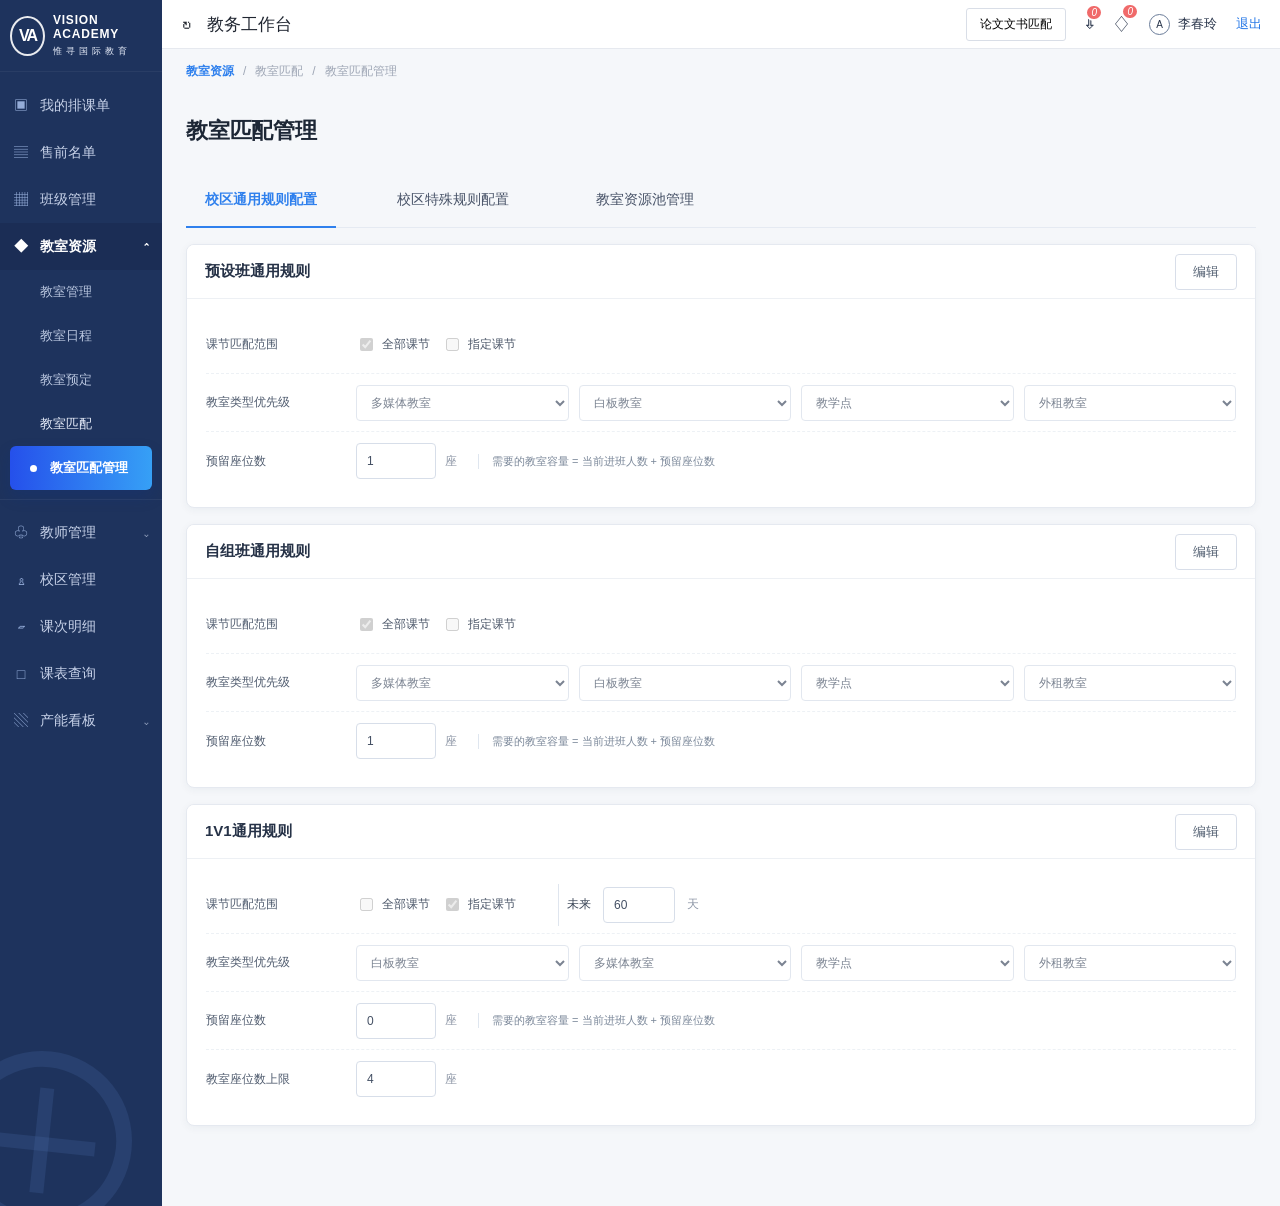
==== commit ba4b5ecb: "Add files via upload" ====
--- a/index.html
+++ b/index.html
@@ -4,7 +4,7 @@
   <meta charset="utf-8" />
   <meta name="viewport" content="width=device-width, initial-scale=1" />
   <meta name="prototype-version" content="v2-academic-logic-20260823" />
-<meta name="prototype-build" content="2026-08-29T10:40:00+08:00" />
+<meta name="prototype-build" content="2026-09-03T15:26:06+08:00" />
   <title>教室匹配管理 · Academic Logic V2</title>
   <style>
     :root {
@@ -189,9 +189,9 @@
       .toolbar-actions { justify-content: flex-end; }
     }
 </style>
-<link rel="stylesheet" href="./prototype-app.css?v=20260829104000" />
+<link rel="stylesheet" href="./prototype-app.css?v=20260903152606" />
 </head>
-<body data-prototype-version="v2-academic-logic-20260824" data-build="20260829104000">
+<body data-prototype-version="v2-academic-logic-20260824" data-build="20260903152606">
   <div class="app">
     <aside class="sidebar">
       <div class="brand">
@@ -323,6 +323,6 @@
   </div>
   <div id="modal-root"></div>
   <div id="toast-root" class="toast-root"></div>
-<script src="./prototype-app.js?v=20260829104000"></script>
+<script src="./prototype-app.js?v=20260903152606"></script>
 </body>
 </html>
--- a/prototype-app.css
+++ b/prototype-app.css
@@ -176,10 +176,14 @@
 .priority-chain.compact { grid-template-columns: repeat(4,minmax(125px,1fr)); }
 .priority-node { min-width: 0; }
 .priority-node .priority-select, .priority-chain .priority-select { width: 100%; min-width: 0; }
-.common-card-grid { grid-template-columns: repeat(2,minmax(0,1fr)); align-items: stretch; }
-.common-card-grid .common-edit-card { min-height: 360px; height: 100%; display: flex; flex-direction: column; }
+.common-card-grid { grid-template-columns: minmax(0,1fr); align-items: stretch; }
+.common-card-grid .common-edit-card { min-height: 0; display: flex; flex-direction: column; }
 .common-card-grid .common-edit-card .panel-body { flex: 1; }
 .common-card-grid .common-edit-card:last-child { grid-column: auto; }
+.common-class-rule-card .form-row { grid-template-columns: 150px minmax(0,1fr); min-height: 58px; }
+.common-class-rule-card .panel-head h3 { font-size: 15px; }
+.common-class-rule-card .common-priority-chain { width: min(100%,920px); }
+.common-capacity-formula { margin-left: 12px; padding-left: 13px; border-left: 1px solid #dfe6ef; color: #7a8799; font-size: 11px; }
 .capacity-formula { display: flex; align-items: center; gap: 12px; margin-bottom: 14px; padding: 12px 14px; border: 1px solid #d9e6f6; border-radius: 5px; background: #f4f8fe; }
 .capacity-formula span { color: #64758a; font-size: 11px; }
 .capacity-formula b { color: #2d4768; font-size: 12px; }
